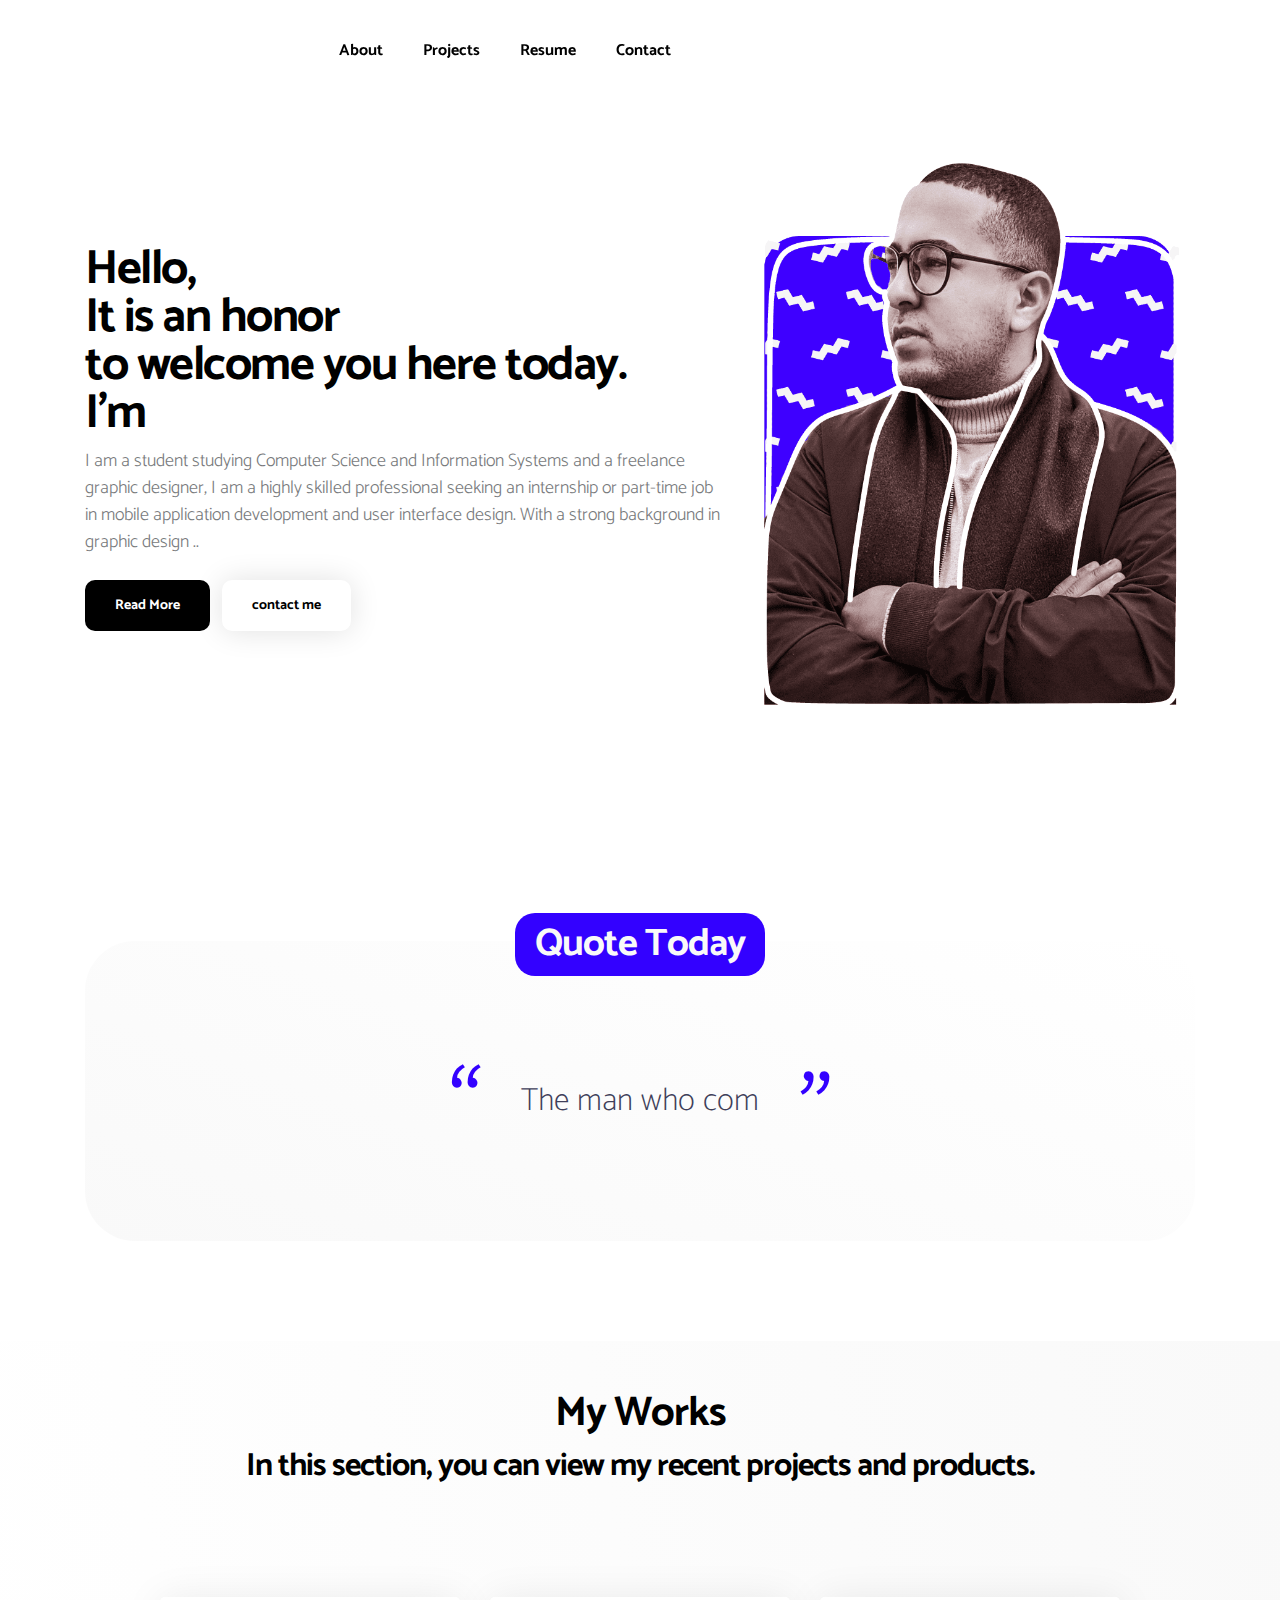
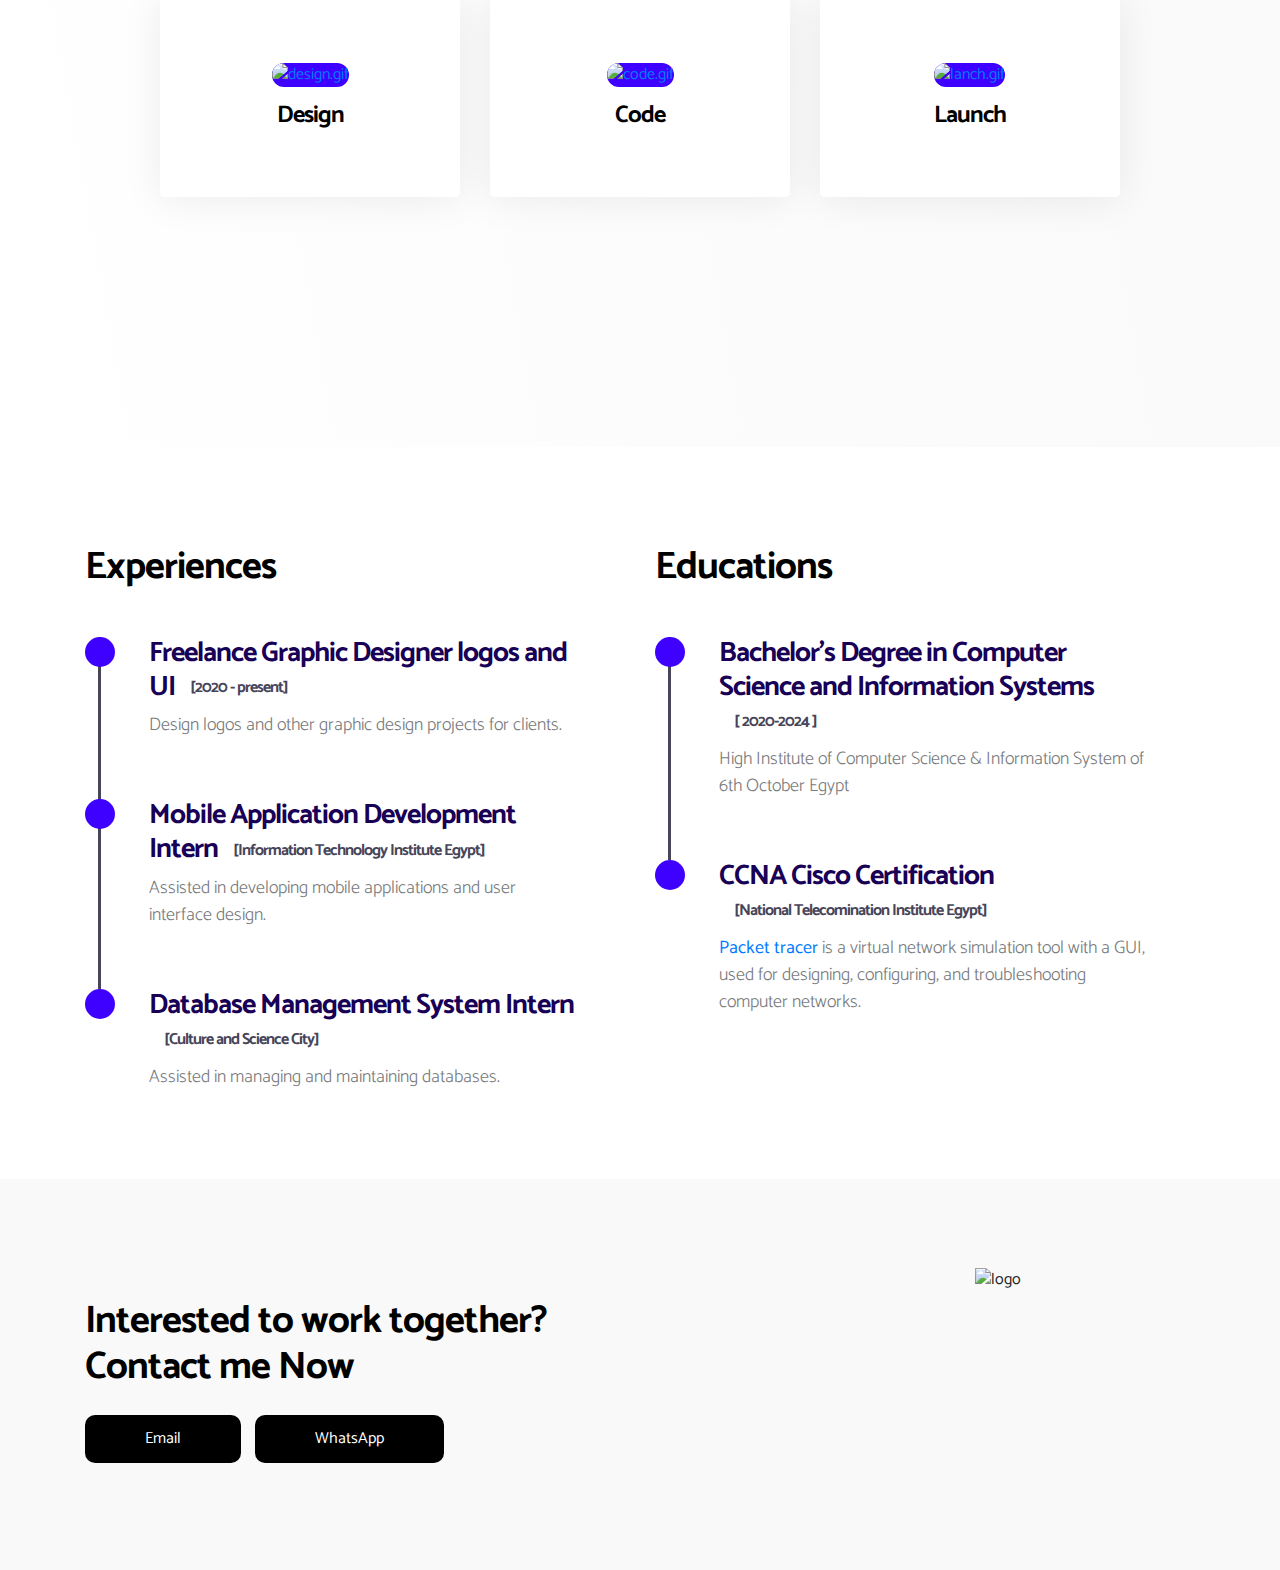
==== index.html @ 7a7932db "Add files via upload" ====
<!doctype html>
<html lang="en">

<head>
    <meta charset="utf-8">
    <meta name="viewport" content="width=device-width, initial-scale=1">
    <meta name="description" content="I am a student studying Computer Science and Information Systems and a freelance graphic designer.">
    <meta name="author" content="Mahmoud Kilani">
    <title>Mahmoud Kilani</title>

    <link rel="stylesheet" href="css/bootstrap.min.css">
    <link rel="stylesheet" href="css/unicons.css">
    <link rel="stylesheet" href="css/quote.css">
    <link rel="stylesheet" href="https://unicons.iconscout.com/release/v4.0.0/css/line.css">
    <!-- MAIN STYLE -->
    <link rel="stylesheet" href="css/tooplate-style.css">

</head>

<body>
    <!-- MENU -->
    <div class="header">
        <nav class="navbar navbar-expand-sm navbar-light">
            <div class="container">
                <a class="navbar-brand" href="index.html"></a>
                <button class="navbar-toggler" type="button" data-toggle="collapse" data-target="#navbarNav" aria-controls="navbarNav" aria-expanded="false" aria-label="Toggle navigation">
                <span class="navbar-toggler-icon"></span>
                <span class="navbar-toggler-icon"></span>
                <span class="navbar-toggler-icon"></span>
            </button>

                <div class="collapse navbar-collapse" id="navbarNav">
                    <ul class="navbar-nav mx-auto">
                        <li class="nav-item">
                            <a href="#about" class="nav-link"><span data-hover="About">About</span></a>
                        </li>
                        <li class="nav-item">
                            <a href="#project" class="nav-link"><span data-hover="Projects">Projects</span></a>
                        </li>
                        <li class="nav-item">
                            <a href="#resume" class="nav-link"><span data-hover="Resume">Resume</span></a>
                        </li>
                        <li class="nav-item">
                            <a href="#contact" class="nav-link"><span data-hover="Contact">Contact</span></a>
                        </li>
                    </ul>

                    <ul class="navbar-nav ml-lg-auto">
                        <div class="ml-lg-4">
                            <div class="color-mode d-lg-flex justify-content-center align-items-center">
                                <i class="color-mode-icon"></i>
                            </div>
                        </div>
                    </ul>
                </div>
            </div>
        </nav>

        <!-- ABOUT -->
        <section class="about full-screen d-lg-flex justify-content-center align-items-center" id="about">
            <div class="container">
                <div class="row">
                    <div class="col-lg-7 col-md-12 col-12 d-flex align-items-center">
                        <div class="about-text">
                            <h1 class="animated animated-text">
                                <span class="mr-2">Hello,<br>It is an honor <br>to welcome you here today.<br> I'm</span>
                                <div class="animated-info">
                                    <span class="animated-item">Mahmoud Kilani</span>
                                    <span class="animated-item">App Developer</span>
                                    <span class="animated-item">Graphics Designer</span>
                                </div>
                            </h1>
                            <p id="content">I am a student studying Computer Science and Information Systems and a freelance graphic designer, I am a highly skilled professional seeking an internship or part-time job in mobile application development and user interface
                                design. With a strong background in graphic design ..</p>

                            <div class="custom-btn-group mt-4">
                                <a href="resume.html" class="btn mr-lg-2 custom-btn" target="_blank"><i class='uil uil-file-alt'></i> Read More</a>
                                <a href="#contact" class="btn custom-btn custom-btn-bg custom-btn-link"><i class="uil uil-phone"></i> contact me</a>
                            </div>
                        </div>
                    </div>

                    <div class="col-lg-5 col-md-12 col-12">
                        <div class="about-image svg">
                            <img src="images\undraw\22.png" class="img-fluid" alt="svg image">
                        </div>
                    </div>
                </div>
            </div>
        </section>
    </div>
    <!-- Quotes -->
    <div class="container">
        <h2 id="quote-h2"><mark>Quote Today</mark></h2>
        <div id="quote-body">
            <div id="quote-container">
                <blockquote>
                    <span id="quote-text"></span>
                </blockquote>
                <cite id="author"></cite>
            </div>
        </div>
    </div>
    <!-- PROJECTS -->
    <section class="project py-5" id="project">
        <div class="container">
            <div class="project">
                <h2>My Works<br><span class="project-small">In this section, you can view my recent projects and products.</span></h2>
                <div class="card">
                    <a href="https://www.behance.net/mahmoudkilani1" target="_blank">
                        <div class="face face1 one">
                            <div class="content">
                                <img class="project-image one" src="images/undraw/design.gif" alt="design.gif">
                                <h3>Design</h3>
                            </div>
                        </div>
                        <div class="face face2">
                            <div class="content">
                                <p>display of my most innovative and creative designs on Behance.</p>
                            </div>
                        </div>
                </div>
                <div class="card">
                    <a href="https://github.com/MahmoudKilani" target="_blank">
                        <div class="face face1 two">
                            <div class="content">
                                <img class="project-image two" src="images/undraw/code.gif" alt="code.gif">
                                <h3>Code</h3>
                            </div>
                        </div>
                        <div class="face face2">
                            <div class="content">
                                <p>collection of my past and current code projects, organized by programming language or framework on gethub.</p>
                            </div>
                        </div>
                </div>
                <div class="card">
                    <a href="https://example.com" target="_blank">
                        <div class="face face1 three">
                            <div class="content">
                                <img class="project-image three" src="images/undraw/lanch.gif" alt="lanch.gif">
                                <h3>Launch</h3>
                            </div>
                        </div>
                        <div class="face face2">
                            <div class="content">
                                <p>provides a platform for users to provide feedback on the launch and the product or project itself, allowing for continuous improvement and refinement.</p>
                                <a href=""></a>
                            </div>
                        </div>
                </div>
            </div>
        </div>
    </section>
    <!-- FEATURES -->
    <section class="resume py-5 d-lg-flex justify-content-center align-items-center" id="resume">
        <div class="container">
            <div class="row features">

                <div class="col-lg-6 col-12">
                    <h2 class="mb-4">Experiences</h2>

                    <div class="timeline">
                        <div class="timeline-wrapper">
                            <div class="timeline-yr">
                            </div>
                            <div class="timeline-info">
                                <h3><span>Freelance Graphic Designer logos and UI</span><small>[2020 - present]</small></h3>
                                <p>Design logos and other graphic design projects for clients.</p>
                            </div>
                        </div>

                        <div class="timeline-wrapper">
                            <div class="timeline-yr">
                            </div>
                            <div class="timeline-info">
                                <h3><span>Mobile Application Development Intern</span><small>[Information Technology Institute Egypt]</small></h3>
                                <p>Assisted in developing mobile applications and user interface design.</p>
                            </div>
                        </div>

                        <div class="timeline-wrapper">
                            <div class="timeline-yr">
                            </div>
                            <div class="timeline-info">
                                <h3><span>Database Management System Intern<small>[Culture and Science City]</small></h3>
                                <p>Assisted in managing and maintaining databases.</p>
                            </div>
                        </div>
                    </div>
                </div>

                <div class="col-lg-6 col-12">
                  <h2 class="mb-4 mobile-mt-2">Educations</h2>

                    <div class="timeline">
                        <div class="timeline-wrapper">
                             <div class="timeline-yr">
                            </div>
                            <div class="timeline-info">
                                <h3><span>Bachelor's Degree in Computer Science and Information Systems</span><small> [ 2020-2024 ]</small></h3>
                                <p>High Institute of Computer Science & Information System of 6th October Egypt</p>
                            </div>
                        </div>

                        <div class="timeline-wrapper">
                            <div class="timeline-yr">
                            </div>
                            <div class="timeline-info">
                                <h3><span>CCNA Cisco Certification</span><small>[National Telecomination Institute Egypt]</small></h3>
                                <p><a rel="nofollow" href="https://www.netacad.com/courses/packet-tracer">Packet tracer</a> is a virtual network simulation tool with a GUI, used for designing, configuring, and troubleshooting computer networks.</p>
                            </div>
                        </div>
                    </div>
                </div>

            </div>
        </div>
    </section>
    <!-- CONTACT -->
    <div class="main-footer">
        <section class="contact py-5" id="contact">
            <div class="container ">
                <a href="#" id="scroll-up">
                    <i class="uil uil-arrow-up"></i>
                </a>
                <div class="row">

                    <div class="col-lg-6 col-12">
                        <div class="contact-form">
                            <h2 class="mb-4">Interested to work together? Contact me Now </h2>

                            <button class="contact-btn"><i class="uil uil-envelope-alt"></i> Email</button>
                            <button class="whatsapp-btn" onclick="openWhatsApp()"><i class="uil uil-whatsapp"></i> WhatsApp</button>
                            <div class="contact-form-wrapper">
                                <form class="contact-form" action="https://mahmoudkilani.000webhostapp.com/php/send-email.php" method="POST" target="_blank">
                                    <label for="name">Name:</label>
                                    <input type="text" id="name" name="name" required>
                                    <label for="email">Email:</label>
                                    <input type="email" id="email" name="email" required>
                                    <label for="message">Message:</label>
                                    <textarea id="message" name="message" required></textarea>
                                    <button type="submit" name="submit">Send Message</button>
                                </form>
                            </div>
                        </div>
                    </div>
                    <div class="col-lg-5 mr-lg-5 col-12" id="logo-container">

                        <div class="contact-info d-flex justify-content-between align-items-center py-4 px-lg-5">
                            <div class="contact-info-item">
                                <img class="footer-logo" src="images\undraw\logo white.png" alt="logo">
                            </div>

                            <ul class="social-links">

                                <li>
                                    <a href="https://www.facebook.com/mahmoudahmed.kilani.50/" class="uil uil-facebook-f" target="_blank"></a>

                                </li>
                                <li>
                                    <a href="https://www.linkedin.com/in/mahmoud-ahmed-kilani-7a9359201/" class="uil uil-linkedin-alt" target="_blank"></a>

                                </li>

                                <li>
                                    <a href="https://www.instagram.com/mahmoudahmedkilani" class="uil uil-instagram " target="_blank"></a>
                                </li>

                                <li>
                                    <a href="https://github.com/MahmoudKilani" class="uil uil-github-alt" target="_blank"></a>
                                </li>
                                <li>
                                    <a href="https://www.behance.net/AbuKilani" class="uil uil-behance-alt" target="_blank"></a>
                                </li>

                            </ul>
                        </div>
                    </div>

                </div>
            </div>
        </section>
        <!-- FOOTER -->
    </div>
    <script src="js/jquery-3.3.1.min.js "></script>
    <script src="js/popper.min.js "></script>
    <script src="js/bootstrap.min.js "></script>
    <script src="js/Headroom.js "></script>
    <script src="js/jQuery.headroom.js "></script>
    <script src="js/owl.carousel.min.js "></script>
    <script src="js/smoothscroll.js "></script>
    <script src="js/custom.js "></script>
    <script src="js/quote.js "></script>
</body>

</html>
---- css/quote.css ----
/* @import url('https://fonts.googleapis.com/css?family=Special+Elite'); */

html,
#quote-body {
    height: 300px;
    margin: 0;
    padding: 20px 0 20px 0;
}

#quote-body {
    /*font-family: 'Special Elite', cursive;
    */
    color: #3f3f5a;
    display: flex;
    flex-direction: column;
    align-items: center;
    justify-content: center;
    background: linear-gradient(200deg, rgba(255, 255, 255, 0.1966036414565826) 0%, rgba(249, 249, 249, 1) 100%);
    border-radius: 50px;
    margin: -35px 0 100px 0;
    padding: 40px 0 20px 0;
}

#quote-h2 {
    text-align: center;
    margin-top: 100px;
}

mark {
    background-color: #3301ff;
    border-radius: 20px;
    padding: 0 20px 0 20px;
    color: rgba(249, 249, 249);
}

blockquote {
    font-weight: 100;
    font-size: 2rem;
    text-align: center;
    max-width: 600px;
    line-height: 1.2;
    position: relative;
    margin: 0;
    padding: 0.5rem;
}

blockquote:before,
blockquote:after {
    position: absolute;
    color: #3301ff;
    font-size: 8rem;
    width: 4rem;
    height: 4rem;
}

blockquote:before {
    content: '“';
    left: -5rem;
    top: -2rem;
}

blockquote:after {
    content: '”';
    right: -5rem;
    bottom: 1rem;
}

cite {
    line-height: 2;
    text-align: center;
}

#quote-container {
    display: flex;
    flex-direction: column;
    align-items: center;
    justify-content: center;
    height: 100%;
}

#author {
    opacity: 0;
    transition: opacity 1s ease-in-out;
}
---- css/tooplate-style.css ----
@import url('https://fonts.googleapis.com/css2?family=Catamaran:wght@700&family=Staatliches&display=swap');
@media only screen and (max-width: 1200px) {
    html,
    body {
        width: 100%;
        height: 100%;
        overflow-x: hidden;
        padding: 0;
    }
}

body {
    font-family: 'Catamaran', sans-serif;
}

#language-toggle {
    display: flex;
    justify-content: flex-end;
    margin-bottom: 20px;
}

#toggle-button {
    background-color: #4CAF50;
    border: none;
    color: white;
    padding: 10px;
    text-align: center;
    text-decoration: none;
    display: inline-block;
    font-size: 16px;
    margin: 4px 2px;
    cursor: pointer;
}

.header {
    background-image: url('../images/undraw/lins.png');
    background-repeat: no-repeat;
    background-attachment: inherit;
    background-size: cover;
}

#project {
    padding-top: 150px;
    padding-bottom: 150px;
    background: linear-gradient(80deg, rgba(255, 255, 255, 0.1966036414565826) 0%, rgba(249, 249, 249, 1) 100%);
}

#resume {
    margin-top: 50px;
    background-repeat: no-repeat;
    background-attachment: scroll;
    background-size: cover;
}

#contact {
    background-image: url('../images/undraw/footer.png');
    background-repeat: no-repeat;
    background-attachment: scroll;
    background-size: cover;
}

.full-screen {
    padding: 4rem 0;
    padding-bottom: 100px;
}

.small-text {
    color: #170055;
    font-size: 20px;
    font-weight: bold;
    border-radius: 50px;
    letter-spacing: 0.2px;
}

ul {
    margin: 0px;
    padding: 0px;
    display: flex;
    flex-direction: row;
    align-items: baseline;
    margin-right: 20px;
    justify-content: center;
}

ul li {
    list-style: none;
}

a {
    font-weight: normal;
    text-decoration: none !important;
    transition: all 0.4s ease;
}

a:hover {
    color: #3E00FF !important;
}

.navbar-brand .uil {
    font-size: 24px;
}

p {
    font-size: 18px;
    font-weight: 300;
    line-height: 1.5;
    color: #787a7c;
}

h1,
h2,
h3,
h4,
h5,
h6 {
    font-weight: bold;
    letter-spacing: -1px;
}

h1 {
    color: #000000;
    font-size: 48px;
    margin: 10px 0;
    font-weight: bold;
    letter-spacing: -1.5px;
    line-height: 1;
}

h2 {
    color: #000000;
    font-size: 2.4em;
    font-weight: bold;
}

.project h2 {
    font-size: 2.6em;
    text-align: center;
}

span.project-small {
    font-size: 32px;
    font-weight: none;
}

h3 {
    color: #170055;
}

h3,
b,
strong {
    font-weight: bold;
}

.custom-btn {
    margin-inline: 15px;
    margin-left: 0px;
    background: #000000;
    color: #ffffff;
    font-weight: bold;
    border-radius: 10px;
    padding: 13px 29px;
    font-size: 14px;
    line-height: normal;
    overflow: hidden;
    transition: all 0.4s ease;
    -webkit-border-radius: 10px;
    -moz-border-radius: 10px;
    -ms-border-radius: 10px;
    -o-border-radius: 10px;
}

.custom-btn:hover {
    color: #3E00FF;
}

.custom-btn.custom-btn-bg {
    background: #ffffff;
    color: #000000;
    /* border: solid 1px black; */
    box-shadow: 0 0.5px 30px 0 rgb(0 0 0 / 12%);
}

.custom-btn.custom-btn-bg:hover {
    background: #3E00FF;
    color: #ffffff !important;
}

.animated {
    position: relative;
}

.animated-info {
    display: inline-block;
    vertical-align: top;
    margin-top: 5px;
    min-width: 450px;
    position: relative;
}

.animated-item {
    color: #3E00FF;
}

.animated-item {
    font-size: 48px;
    line-height: inherit;
    display: block;
    opacity: 0;
    overflow: hidden;
    position: absolute;
    top: 0;
    right: 0;
    left: 0;
    animation: BottomTotop 6s linear infinite 0s;
}

.animated-item:nth-child(2n+2) {
    animation-delay: 2s;
}

.animated-item:nth-child(3n+3) {
    animation-delay: 4s;
}

@keyframes BottomTotop {
    0% {
        opacity: 0;
    }
    5% {
        opacity: 0;
        transform: translateY(5px);
    }
    10% {
        opacity: 1;
        transform: translateY(0px);
    }
    25% {
        opacity: 1;
        transform: translateY(0px);
    }
    30% {
        opacity: 0;
        transform: translateY(5px);
    }
    80% {
        opacity: 0;
    }
    100% {
        opacity: 0;
    }
}

.navbar {
    position: inherit;
    top: 0;
    right: 0;
    left: 0;
    z-index: 999999;
    will-change: transform;
    transition: transform 200ms linear;
    transition: top 0.3s;
    /* border-bottom: solid 1px #495057; */
}

.navbar[class*="-unpinned"] {
    transform: translate(0, -150%);
}

.navbar[class*="-pinned"] {
    transform: translate(0, 0);
}

.navbar[class*="headroom--not-top"] {
    background: #ffffff;
    padding-top: 0;
    padding-bottom: 0;
}

.navbar-brand {
    font-family: 'Blaka', cursive;
}

.navbar-expand-sm .navbar-nav .nav-link {
    padding: 0 20px;
}

.nav-link {
    font-weight: bold;
    font-size: 16px;
    overflow: hidden;
}

.nav-link span {
    position: relative;
    display: inline-block;
}

.nav-link span:before {
    position: absolute;
    top: 100%;
    content: attr(data-hover);
    transform: translate3d(0, 0, 0);
}

.navbar-light .navbar-nav .nav-link:focus,
.navbar-light .navbar-nav .nav-link:hover {
    color: #3e00ff;
    font-weight: bold;
}

.navbar-light .navbar-nav .nav-link:focus span,
.navbar-light .navbar-nav .nav-link:hover span {
    transform: translateY(-100%);
}

.navbar-light .navbar-toggler-icon {
    background: none;
}

.navbar-toggler {
    border: 0;
    padding: 0;
    width: 32px;
    height: 32px;
    line-height: 32px;
    outline: none;
    cursor: pointer;
    margin-right: 10px;
}

.navbar-toggler:focus {
    outline: none;
}

.navbar-toggler[aria-expanded="true"] .navbar-toggler-icon:first-child {
    transform: rotate(45deg);
    top: 6px;
}

.navbar-toggler[aria-expanded="true"] .navbar-toggler-icon:nth-child(2) {
    display: none;
}

.navbar-toggler[aria-expanded="true"] .navbar-toggler-icon:last-child {
    transform: rotate(-45deg);
    bottom: 1px;
}

.navbar-toggler .navbar-toggler-icon {
    background: #212121;
    display: block;
    width: 100%;
    height: 2px;
    margin: 5px 0;
    transition: all 0.4s ease;
    position: relative;
}

.copyright-text {
    font-size: 16px;
    font-weight: normal;
    display: block;
}

.color-mode {
    font-weight: bold;
    cursor: pointer;
}

.color-mode-icon {
    position: relative;
    right: -18px;
}

.color-mode-icon:after {
    font-family: 'unicons';
    content: '\ea9f';
    font-size: 30px;
    font-weight: 300;
    font-style: normal;
}

.color-mode-icon.active:after {
    font-family: 'unicons';
    content: '\eb65';
    font-size: 30px;
    color: #ffffff;
}

.dark-mode {
    background: #000;
}

.dark-mode .btn.mr-lg-2.custom-btn {
    border: solid 1px white;
}

.dark-mode .navbar-light .navbar-nav .nav-link {
    color: rgba(255, 255, 255, 0.8);
}

.dark-mode .navbar-light .navbar-nav .nav-link:hover {
    color: #3e00ff;
}

.dark-mode .navbar[class*="headroom--not-top"] {
    background: #000000;
    /* border-bottom: 1px solid #495057; */
}

.dark-mode .small-text {
    background: #3E00FF;
    color: #ffffff;
}

.dark-mode #content {
    color: #a7a7a7;
}

.dark-mode .feature-card .uil,
.dark-mode .navbar-light .navbar-brand,
.dark-mode h1,
.dark-mode h2,
.dark-mode h3,
.dark-mode h4,
.dark-mode h5,
.dark-mode h6,
.dark-mode p,
.dark-mode .color-mode {
    color: #f2e3e3;
}

.dark-mode .owl-carousel .owl-nav button.owl-next,
.dark-mode .owl-carousel .owl-nav button.owl-prev,
.dark-mode .owl-carousel button.owl-dot {
    color: #3E00FF;
}

.dark-mode .container .card .face.face1 {
    background: #000;
    border: solid 1px #495057;
}

.dark-mode .container .card .face.face2 {
    background: rgb(28, 30, 31);
}

.dark-mode .container .card .face.face2 .content a {
    color: #fafafa;
    border: 1px solid #fbfbfb;
}

.dark-mode .container .card .face.face1 .content h3 {
    color: #fafafa;
}

.dark-mode .timeline-info small {
    color: var(--secondary);
}

.dark-mode .project-image {
    filter: invert(0%);
    -webkit-filter: invert(0%);
}

.dark-mode .navbar-toggler .navbar-toggler-icon {
    background: #f8f9fa;
}

.dark-mode .col-lg-5.mr-lg-5.col-12 {
    filter: invert(100%);
    -webkit-filter: invert(100%);
}

.dark-mode .contact-btn,
.dark-mode .whatsapp-btn,
.dark-mode #scroll-up i,
.dark-mode .contact-form button[type="submit"] {
    color: rgb(0, 0, 0);
    background-color: #ffffff
}

.dark-mode .contact-form label,
.dark-mode .contact-form input,
.dark-mode .contact-form textarea {
    color: #ffffff;
}

.dark-mode #project,
.dark-mode .main-footer {
    background: linear-gradient(25deg, rgba(0, 0, 0, 0.197) 0%, rgba(20, 19, 19, 1) 100%);
}

.dark-mode #quote-body {
    color: rgb(249, 249, 249);
    background: linear-gradient(-25deg, rgba(0, 0, 0, 0.197) 0%, rgba(20, 19, 19, 1) 100%);
}

.timeline-wrapper {
    position: relative;
    padding: 22px 0;
}

.timeline-wrapper:last-child:before {
    height: 0;
}

.timeline-wrapper:before {
    content: "";
    background: #474559;
    width: 3px;
    height: 100%;
    position: absolute;
    left: 13px;
}

.timeline-yr {
    background: #3E00FF;
    border-radius: 100%;
    position: absolute;
    width: 30px;
    height: 30px;
    line-height: 75px;
    text-align: center;
}

.timeline-yr span {
    color: #ffffff;
    font-size: 16px;
    font-weight: bold;
    display: block;
    line-height: 75px;
}

.timeline-info {
    display: inline-block;
    vertical-align: top;
    max-width: 432px;
    margin-left: 4em;
}

.timeline-info small {
    color: #474559;
    font-size: 16px;
    font-weight: bold;
    display: inline-block;
    vertical-align: middle;
    margin-left: 15px;
}

.owl-carousel .owl-nav span {
    display: none;
}

.owl-carousel .owl-nav .owl-prev:before,
.owl-carousel .owl-nav .owl-next:before {
    background: none;
    padding: 0;
    display: block;
    position: absolute;
    top: 50%;
    transform: translate(0, -50%);
    font-family: 'unicons';
    font-size: 100px;
    line-height: normal;
}

.owl-carousel .owl-nav .owl-prev:before {
    content: '\e833';
    left: -45px;
}

.owl-carousel .owl-nav .owl-next:before {
    content: '\e836';
    right: -45px;
}

.owl-theme .owl-nav [class*=owl-] {
    background: none;
    border-radius: 0;
    margin: 0;
    padding: 0;
    font-size: inherit;
}

.owl-theme .owl-nav [class*=owl-]:hover {
    color: #3e00ff;
}

.owl-theme .owl-dots .owl-dot {
    outline: none;
}

.owl-theme .owl-dots .owl-dot span {
    width: 8px;
    height: 8px;
}

.owl-theme .owl-dots .owl-dot.active span,
.owl-theme .owl-dots .owl-dot:hover span {
    background: #5b5b5b;
}

.google-map iframe {
    width: 100%;
}

.contact-form {
    position: relative;
}

.contact-form .form-control {
    background: transparent;
    border-radius: 2px;
    outline: none;
    box-shadow: none;
    font-weight: bold;
    margin: 16px 0;
}

.contact-form .form-control:not(textarea) {
    height: 48px;
}

.contact-form .form-control:hover,
.contact-form .form-control:focus {
    border-color: #3e00ff;
}

.contact-form .submit-btn {
    background: #3E00FF;
    border-radius: 10px;
    color: #ffffff;
    font-weight: bold;
    text-align: center;
    border: 0;
    cursor: pointer;
    transition: all 0.4s ease;
    -webkit-border-radius: 10px;
    -moz-border-radius: 10px;
    -ms-border-radius: 10px;
    -o-border-radius: 10px;
}

.contact-form .submit-btn:hover {
    background: #474559;
}

.contact-info {
    border-radius: 0 0 3px 3px;
    position: relative;
    bottom: 8px;
}

.contact-info p,
.contact-info a {
    color: #f7f3f3;
}

.social-links .uil {
    color: rgb(0, 0, 0);
    font-size: 25px;
    display: block;
    margin: -45px 5px;
}

.social-links .uil:hover {
    color: #3e00ff;
}

@media (min-width: 1270px) {
    .owl-theme .owl-dots {
        position: relative;
        bottom: 50px;
    }
}

@media (max-width: 991px) {
    .full-screen {
        padding-bottom: 4rem;
    }
    .color-mode {
        display: flex;
    }
    .about-image {
        margin-top: 4em;
    }
    .mobile-mt-2,
    .contact-form {
        margin-top: 2em;
    }
    .contact-info {
        padding: 0 2rem;
    }
}

@media (max-width: 767px) {
    h1 {
        font-size: 34px;
    }
    h2 {
        font-size: 2em;
    }
    .animated-item {
        font-size: 28px;
    }
    .navbar-collapse {
        /* background: #ffffff; */
        text-align: center;
        padding-bottom: 20px;
    }
    .navbar-expand-sm .navbar-nav .nav-link {
        padding: 3px 20px;
    }
}

@media (max-width: auto) {
    .animated-info {
        min-width: 200px;
    }
    .animated-item {
        font-size: 30px;
    }
    .custom-btn-group {
        text-align: center;
    }
    .custom-btn {
        display: block;
        margin: 10px 0;
    }
    .owl-theme .owl-nav {
        display: none;
    }
    .timeline-info small {
        display: block;
        margin: 10px 0 0 0;
    }
}

@media (max-width: 320px) {
    .animated-text {
        margin-top: 0;
    }
    .about-text {
        text-align: center;
    }
    .full-screen {
        padding: 4rem 0;
    }
    .mobile-block {
        display: block;
    }
    .contact-info {
        flex-direction: column;
    }
    .social-links li {
        display: inline-block;
        vertical-align: top;
    }
}

.main-footer {
    margin-top: 50px;
    background-color: rgb(249 249 249);
}

.footer-logo {
    height: 180px;
    margin-top: 25px;
    margin-bottom: 70px;
}

.ag-format-container {
    width: auto;
    display: flex;
}


/* Style for the social media cards */

.project {
    position: relative;
    display: flex;
    flex-wrap: wrap;
    justify-content: center;
    padding: auto;
}

.project-image {
    background-color: #3e00ff;
    border-radius: 50px;
    -webkit-border-radius: 50px;
    -moz-border-radius: 50px;
    -ms-border-radius: 50px;
    -o-border-radius: 50px;
}

span .project-small {
    font-size: 15px;
    text-align: center;
}

.container .card {
    position: relative;
    cursor: pointer;
}

.container .card .face {
    max-width: 300px;
    height: 200px;
    transition: 0.5s;
    margin-inline: 15px;
}

.container .card .face.face1 {
    position: relative;
    background: #fff;
    display: flex;
    justify-content: center;
    align-items: center;
    z-index: 1;
    transform: translateY(100px);
    border-radius: 5px;
    -webkit-border-radius: 5px;
    -moz-border-radius: 5px;
    -ms-border-radius: 5px;
    -o-border-radius: 5px;
}

.container .card:hover .face.face1 {
    background: #3e00ff;
    transform: translateY(0);
}

.container .card .face.face1 .content {
    transition: 0.5s;
    -webkit-transition: 0;
    -moz-transition: 0;
    -ms-transition: 0;
    -o-transition: 0;
}

.container .card:hover .face.face1 .content {
    opacity: 1;
}

.container .card .face.face1 .content img {
    max-width: 100px;
}

.container .card .face.face1 .content h3 {
    margin: 15px 0 0;
    padding: 0;
    color: #000;
    text-align: center;
    font-size: 1.5em;
}

.container .card .face.face2 {
    position: relative;
    background: #fff;
    display: flex;
    justify-content: center;
    align-items: center;
    padding: 20px;
    box-sizing: border-box;
    box-shadow: rgba(0, 0, 0, 0.08) 0px 2px 40px 0px;
    transform: translateY(-100px);
    border-radius: 5px;
}

.container .card:hover .face.face2 {
    transform: translateY(0);
}

.container .card .face.face2 .content p {
    margin: 0;
    padding: 0;
}

.container .card .face.face2 .content a:hover {
    color: #fff;
}

.mb-4-contact {
    color: #f3f3f3;
}

.contact-info-item {
    display: flex;
    justify-content: center;
    align-items: center;
}

.row.features {
    align-items: start;
}


/* contact form */

.contact-form-wrapper,
.whatsapp-wrapper {
    max-height: 0;
    overflow: hidden;
    transition: bottom 0.3s ease-out;
    -webkit-transition: bottom 0.3s ease-out;
    -moz-transition: bottom 0.3s ease-out;
    -ms-transition: bottom 0.3s ease-out;
    -o-transition: bottom 0.3s ease-out;
}

.contact-form-wrapper.show,
.whatsapp-wrapper.show {
    max-height: 500px;
    /*adjusttoyourdesiredmaxheight*/
    transition: bottom 0.5s ease-in;
    transform: translateX(0) translateY(0);
    /*slidedownsmoothly*/
    -webkit-transition: bottom 0.5s ease-in;
    -moz-transition: bottom 0.5s ease-in;
    -ms-transition: bottom 0.5s ease-in;
    -o-transition: bottom 0.5s ease-in;
}

.contact-form {
    margin-bottom: 15px;
}

.contact-form label {
    display: block;
    margin-bottom: 10px;
    color: #000
}

.contact-form input {
    color: black;
}

.contact-form input,
.contact-form textarea {
    width: 100%;
    padding: 10px;
    margin-bottom: 20px;
    border: 1px solid black;
    border-radius: 10px;
    background-color: rgb(255 255 255 / 25%);
    color: black;
    -webkit-border-radius: 10px;
    -moz-border-radius: 10px;
    -ms-border-radius: 10px;
    -o-border-radius: 10px;
}

.contact-form button[type="submit"] {
    background-color: #000000;
    color: rgb(255, 255, 255);
    border: none;
    padding: 10px 20px;
    border-radius: 10px;
    cursor: pointer;
    -webkit-border-radius: 10px;
    -moz-border-radius: 10px;
    -ms-border-radius: 10px;
    -o-border-radius: 10px;
}

.contact-form button[type="submit"]:hover {
    background-color: #3e00ff;
}

.contact-btn,
.whatsapp-btn {
    background-color: black;
    color: white;
    border: none;
    padding: 12px 60px;
    border-radius: 10px;
    cursor: pointer;
    margin-right: 10px;
    margin-bottom: 20px;
}

.whatsapp-btn:hover {
    background-color: #25d366;
}

.contact-btn:hover {
    background-color: #ea4335;
}

.whatsapp-wrapper img {
    width: 50px;
}

#scroll-up {
    position: fixed;
    bottom: 20px;
    right: 20px;
    display: none;
    z-index: 9999;
}

#scroll-up i {
    font-size: 24px;
    color: white;
    background-color: black;
    border-radius: 12px;
    box-shadow: 0 1px 20px rgba(0, 0, 0, 0.3);
    transition: all 0.3s;
    -webkit-border-radius: 12px;
    -moz-border-radius: 12px;
    -ms-border-radius: 12px;
    -o-border-radius: 12px;
}

#scroll-up:hover i {
    transform: translateY(-8px);
    -webkit-transform: translateY(-8px);
    -moz-transform: translateY(-8px);
    -ms-transform: translateY(-8px);
    -o-transform: translateY(-8px);
}
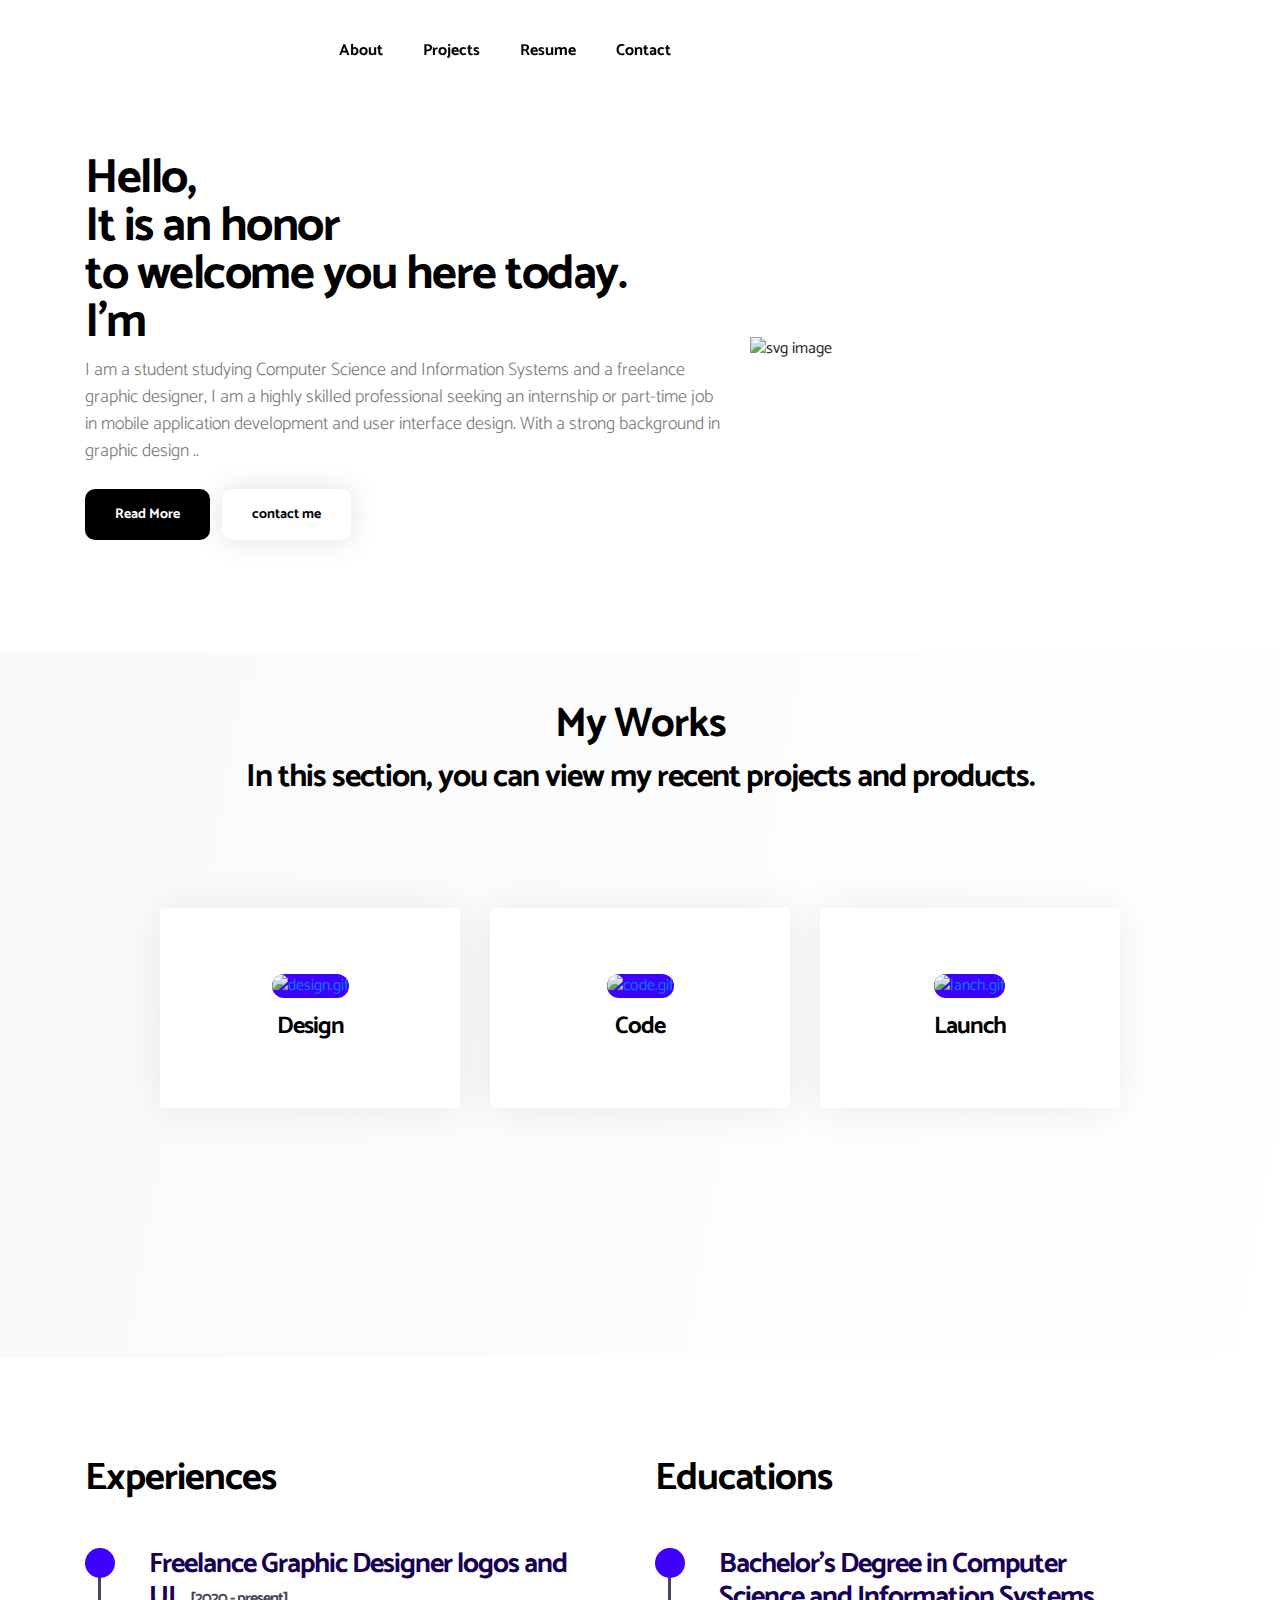
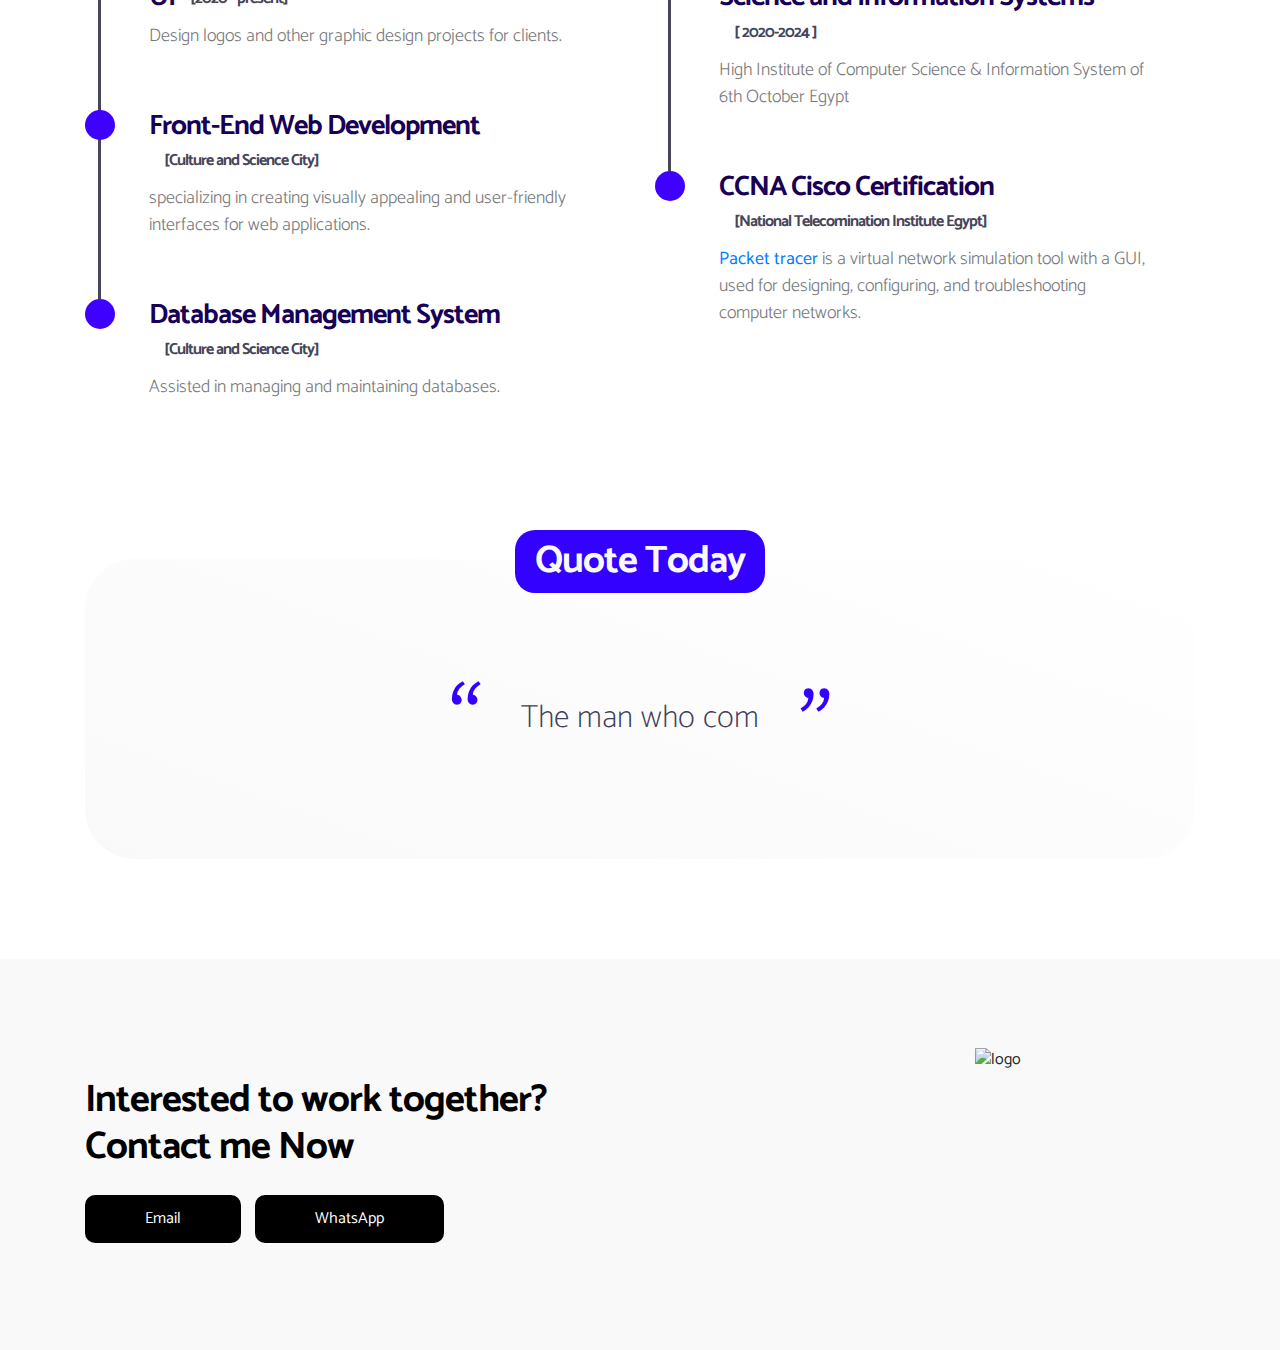
==== commit 11714894: "Update index.html" ====
--- a/index.html
+++ b/index.html
@@ -89,6 +89,123 @@
             </div>
         </section>
     </div>
+
+    <!-- PROJECTS -->
+    <section class="project py-5" id="project">
+        <div class="container">
+            <div class="project">
+                <h2>My Works<br><span class="project-small">In this section, you can view my recent projects and products.</span></h2>
+                <div class="card">
+                    <a href="https://www.behance.net/AbuKilani" target="_blank">
+                        <div class="face face1 one">
+                            <div class="content">
+                                <img class="project-image one" src="images/undraw/design.gif" alt="design.gif">
+                                <h3>Design</h3>
+                            </div>
+                        </div>
+                        <div class="face face2">
+                            <div class="content">
+                                <p>display of my most innovative and creative designs on Behance.</p>
+                            </div>
+                        </div>
+                </div>
+                <div class="card">
+                    <a href="https://www.linkedin.com/in/mahmoud-ahmed-kilani-7a9359201/" target="_blank">
+                        <div class="face face1 two">
+                            <div class="content">
+                                <img class="project-image two" src="images/undraw/code.gif" alt="code.gif">
+                                <h3>Code</h3>
+                            </div>
+                        </div>
+                        <div class="face face2">
+                            <div class="content">
+                                <p>collection of my past and current code projects, organized by programming language or framework on gethub.</p>
+                            </div>
+                        </div>
+                </div>
+                <div class="card">
+                    <a href="feedback.html" target="_blank">
+                        <div class="face face1 three">
+                            <div class="content">
+                                <img class="project-image three" src="images/undraw/lanch.gif" alt="lanch.gif">
+                                <h3>Launch</h3>
+                            </div>
+                        </div>
+                        <div class="face face2">
+                            <div class="content">
+                                <p>provides a platform for users to provide feedback on the launch and the product or project itself, allowing for continuous improvement and refinement.</p>
+                                <a href=""></a>
+                            </div>
+                        </div>
+                </div>
+            </div>
+        </div>
+    </section>
+    <!-- FEATURES -->
+    <section class="resume py-5 d-lg-flex justify-content-center align-items-center" id="resume">
+        <div class="container">
+            <div class="row features">
+
+                <div class="col-lg-6 col-12">
+                    <h2 class="mb-4">Experiences</h2>
+
+                    <div class="timeline">
+                        <div class="timeline-wrapper">
+                            <div class="timeline-yr">
+                            </div>
+                            <div class="timeline-info">
+                                <h3><span>Freelance Graphic Designer logos and UI</span><small>[2020 - present]</small></h3>
+                                <p>Design logos and other graphic design projects for clients.</p>
+                            </div>
+                        </div>
+
+                        <div class="timeline-wrapper">
+                            <div class="timeline-yr">
+                            </div>
+                            <div class="timeline-info">
+                                <h3><span>Front-End Web Development</span><small>[Culture and Science City]</small></h3>
+                                <p>specializing in creating visually appealing and user-friendly interfaces for web applications.</p>
+                            </div>
+                        </div>
+
+                        <div class="timeline-wrapper">
+                            <div class="timeline-yr">
+                            </div>
+                            <div class="timeline-info">
+                                <h3><span>Database Management System<small>[Culture and Science City]</small></h3>
+                                <p>Assisted in managing and maintaining databases.</p>
+                            </div>
+                        </div>
+                    </div>
+                </div>
+
+                <div class="col-lg-6 col-12">
+                  <h2 class="mb-4 mobile-mt-2">Educations</h2>
+
+                    <div class="timeline">
+                        <div class="timeline-wrapper">
+                             <div class="timeline-yr">
+                            </div>
+                            <div class="timeline-info">
+                                <h3><span>Bachelor's Degree in Computer Science and Information Systems</span><small> [ 2020-2024 ]</small></h3>
+                                <p>High Institute of Computer Science & Information System of 6th October Egypt</p>
+                            </div>
+                        </div>
+
+                        <div class="timeline-wrapper">
+                            <div class="timeline-yr">
+                            </div>
+                            <div class="timeline-info">
+                                <h3><span>CCNA Cisco Certification</span><small>[National Telecomination Institute Egypt]</small></h3>
+                                <p><a rel="nofollow" href="https://www.netacad.com/courses/packet-tracer">Packet tracer</a> is a virtual network simulation tool with a GUI, used for designing, configuring, and troubleshooting computer networks.</p>
+                            </div>
+                        </div>
+                    </div>
+                </div>
+
+            </div>
+        </div>
+    </section>
     <!-- Quotes -->
     <div class="container">
         <h2 id="quote-h2"><mark>Quote Today</mark></h2>
@@ -101,122 +218,6 @@
             </div>
         </div>
     </div>
-    <!-- PROJECTS -->
-    <section class="project py-5" id="project">
-        <div class="container">
-            <div class="project">
-                <h2>My Works<br><span class="project-small">In this section, you can view my recent projects and products.</span></h2>
-                <div class="card">
-                    <a href="https://www.behance.net/mahmoudkilani1" target="_blank">
-                        <div class="face face1 one">
-                            <div class="content">
-                                <img class="project-image one" src="images/undraw/design.gif" alt="design.gif">
-                                <h3>Design</h3>
-                            </div>
-                        </div>
-                        <div class="face face2">
-                            <div class="content">
-                                <p>display of my most innovative and creative designs on Behance.</p>
-                            </div>
-                        </div>
-                </div>
-                <div class="card">
-                    <a href="https://github.com/MahmoudKilani" target="_blank">
-                        <div class="face face1 two">
-                            <div class="content">
-                                <img class="project-image two" src="images/undraw/code.gif" alt="code.gif">
-                                <h3>Code</h3>
-                            </div>
-                        </div>
-                        <div class="face face2">
-                            <div class="content">
-                                <p>collection of my past and current code projects, organized by programming language or framework on gethub.</p>
-                            </div>
-                        </div>
-                </div>
-                <div class="card">
-                    <a href="https://example.com" target="_blank">
-                        <div class="face face1 three">
-                            <div class="content">
-                                <img class="project-image three" src="images/undraw/lanch.gif" alt="lanch.gif">
-                                <h3>Launch</h3>
-                            </div>
-                        </div>
-                        <div class="face face2">
-                            <div class="content">
-                                <p>provides a platform for users to provide feedback on the launch and the product or project itself, allowing for continuous improvement and refinement.</p>
-                                <a href=""></a>
-                            </div>
-                        </div>
-                </div>
-            </div>
-        </div>
-    </section>
-    <!-- FEATURES -->
-    <section class="resume py-5 d-lg-flex justify-content-center align-items-center" id="resume">
-        <div class="container">
-            <div class="row features">
-
-                <div class="col-lg-6 col-12">
-                    <h2 class="mb-4">Experiences</h2>
-
-                    <div class="timeline">
-                        <div class="timeline-wrapper">
-                            <div class="timeline-yr">
-                            </div>
-                            <div class="timeline-info">
-                                <h3><span>Freelance Graphic Designer logos and UI</span><small>[2020 - present]</small></h3>
-                                <p>Design logos and other graphic design projects for clients.</p>
-                            </div>
-                        </div>
-
-                        <div class="timeline-wrapper">
-                            <div class="timeline-yr">
-                            </div>
-                            <div class="timeline-info">
-                                <h3><span>Mobile Application Development Intern</span><small>[Information Technology Institute Egypt]</small></h3>
-                                <p>Assisted in developing mobile applications and user interface design.</p>
-                            </div>
-                        </div>
-
-                        <div class="timeline-wrapper">
-                            <div class="timeline-yr">
-                            </div>
-                            <div class="timeline-info">
-                                <h3><span>Database Management System Intern<small>[Culture and Science City]</small></h3>
-                                <p>Assisted in managing and maintaining databases.</p>
-                            </div>
-                        </div>
-                    </div>
-                </div>
-
-                <div class="col-lg-6 col-12">
-                  <h2 class="mb-4 mobile-mt-2">Educations</h2>
-
-                    <div class="timeline">
-                        <div class="timeline-wrapper">
-                             <div class="timeline-yr">
-                            </div>
-                            <div class="timeline-info">
-                                <h3><span>Bachelor's Degree in Computer Science and Information Systems</span><small> [ 2020-2024 ]</small></h3>
-                                <p>High Institute of Computer Science & Information System of 6th October Egypt</p>
-                            </div>
-                        </div>
-
-                        <div class="timeline-wrapper">
-                            <div class="timeline-yr">
-                            </div>
-                            <div class="timeline-info">
-                                <h3><span>CCNA Cisco Certification</span><small>[National Telecomination Institute Egypt]</small></h3>
-                                <p><a rel="nofollow" href="https://www.netacad.com/courses/packet-tracer">Packet tracer</a> is a virtual network simulation tool with a GUI, used for designing, configuring, and troubleshooting computer networks.</p>
-                            </div>
-                        </div>
-                    </div>
-                </div>
-
-            </div>
-        </div>
-    </section>
     <!-- CONTACT -->
     <div class="main-footer">
         <section class="contact py-5" id="contact">
@@ -294,4 +295,4 @@
     <script src="js/quote.js "></script>
 </body>
 
-</html>+</html>
--- a/css/tooplate-style.css
+++ b/css/tooplate-style.css
@@ -33,7 +33,7 @@
 }
 
 .header {
-    background-image: url('../images/undraw/lins.png');
+    background-image: url('../images/undraw/');
     background-repeat: no-repeat;
     background-attachment: inherit;
     background-size: cover;
@@ -42,7 +42,7 @@
 #project {
     padding-top: 150px;
     padding-bottom: 150px;
-    background: linear-gradient(80deg, rgba(255, 255, 255, 0.1966036414565826) 0%, rgba(249, 249, 249, 1) 100%);
+    background: linear-gradient(-80deg, rgba(255, 255, 255, 0.1966036414565826) 0%, rgba(249, 249, 249, 1) 100%);
 }
 
 #resume {
@@ -53,7 +53,7 @@
 }
 
 #contact {
-    background-image: url('../images/undraw/footer.png');
+    background-image: url('../images/undraw/');
     background-repeat: no-repeat;
     background-attachment: scroll;
     background-size: cover;
@@ -153,7 +153,8 @@
 }
 
 .custom-btn {
-    margin-inline: 15px;
+    margin-inline: 12px;
+    margin-bottom: 12px;
     margin-left: 0px;
     background: #000000;
     color: #ffffff;
@@ -252,15 +253,13 @@
 }
 
 .navbar {
-    position: inherit;
+    position: relative;
     top: 0;
     right: 0;
     left: 0;
     z-index: 999999;
     will-change: transform;
     transition: transform 200ms linear;
-    transition: top 0.3s;
-    /* border-bottom: solid 1px #495057; */
 }
 
 .navbar[class*="-unpinned"] {
@@ -273,12 +272,13 @@
 
 .navbar[class*="headroom--not-top"] {
     background: #ffffff;
+    border-bottom: 1px solid #f0f0f0;
     padding-top: 0;
     padding-bottom: 0;
 }
 
 .navbar-brand {
-    font-family: 'Blaka', cursive;
+    font-weight: bold;
 }
 
 .navbar-expand-sm .navbar-nav .nav-link {
@@ -294,6 +294,7 @@
 .nav-link span {
     position: relative;
     display: inline-block;
+    transition: transform 0.3s;
 }
 
 .nav-link span:before {
@@ -393,7 +394,7 @@
 }
 
 .dark-mode .btn.mr-lg-2.custom-btn {
-    border: solid 1px white;
+    border: solid 3px white;
 }
 
 .dark-mode .navbar-light .navbar-nav .nav-link {
@@ -489,7 +490,7 @@
 
 .dark-mode #project,
 .dark-mode .main-footer {
-    background: linear-gradient(25deg, rgba(0, 0, 0, 0.197) 0%, rgba(20, 19, 19, 1) 100%);
+    background: linear-gradient(-25deg, rgba(0, 0, 0, 0.197) 0%, rgba(20, 19, 19, 1) 100%);
 }
 
 .dark-mode #quote-body {
@@ -1021,4 +1022,4 @@
     -moz-transform: translateY(-8px);
     -ms-transform: translateY(-8px);
     -o-transform: translateY(-8px);
-}+}
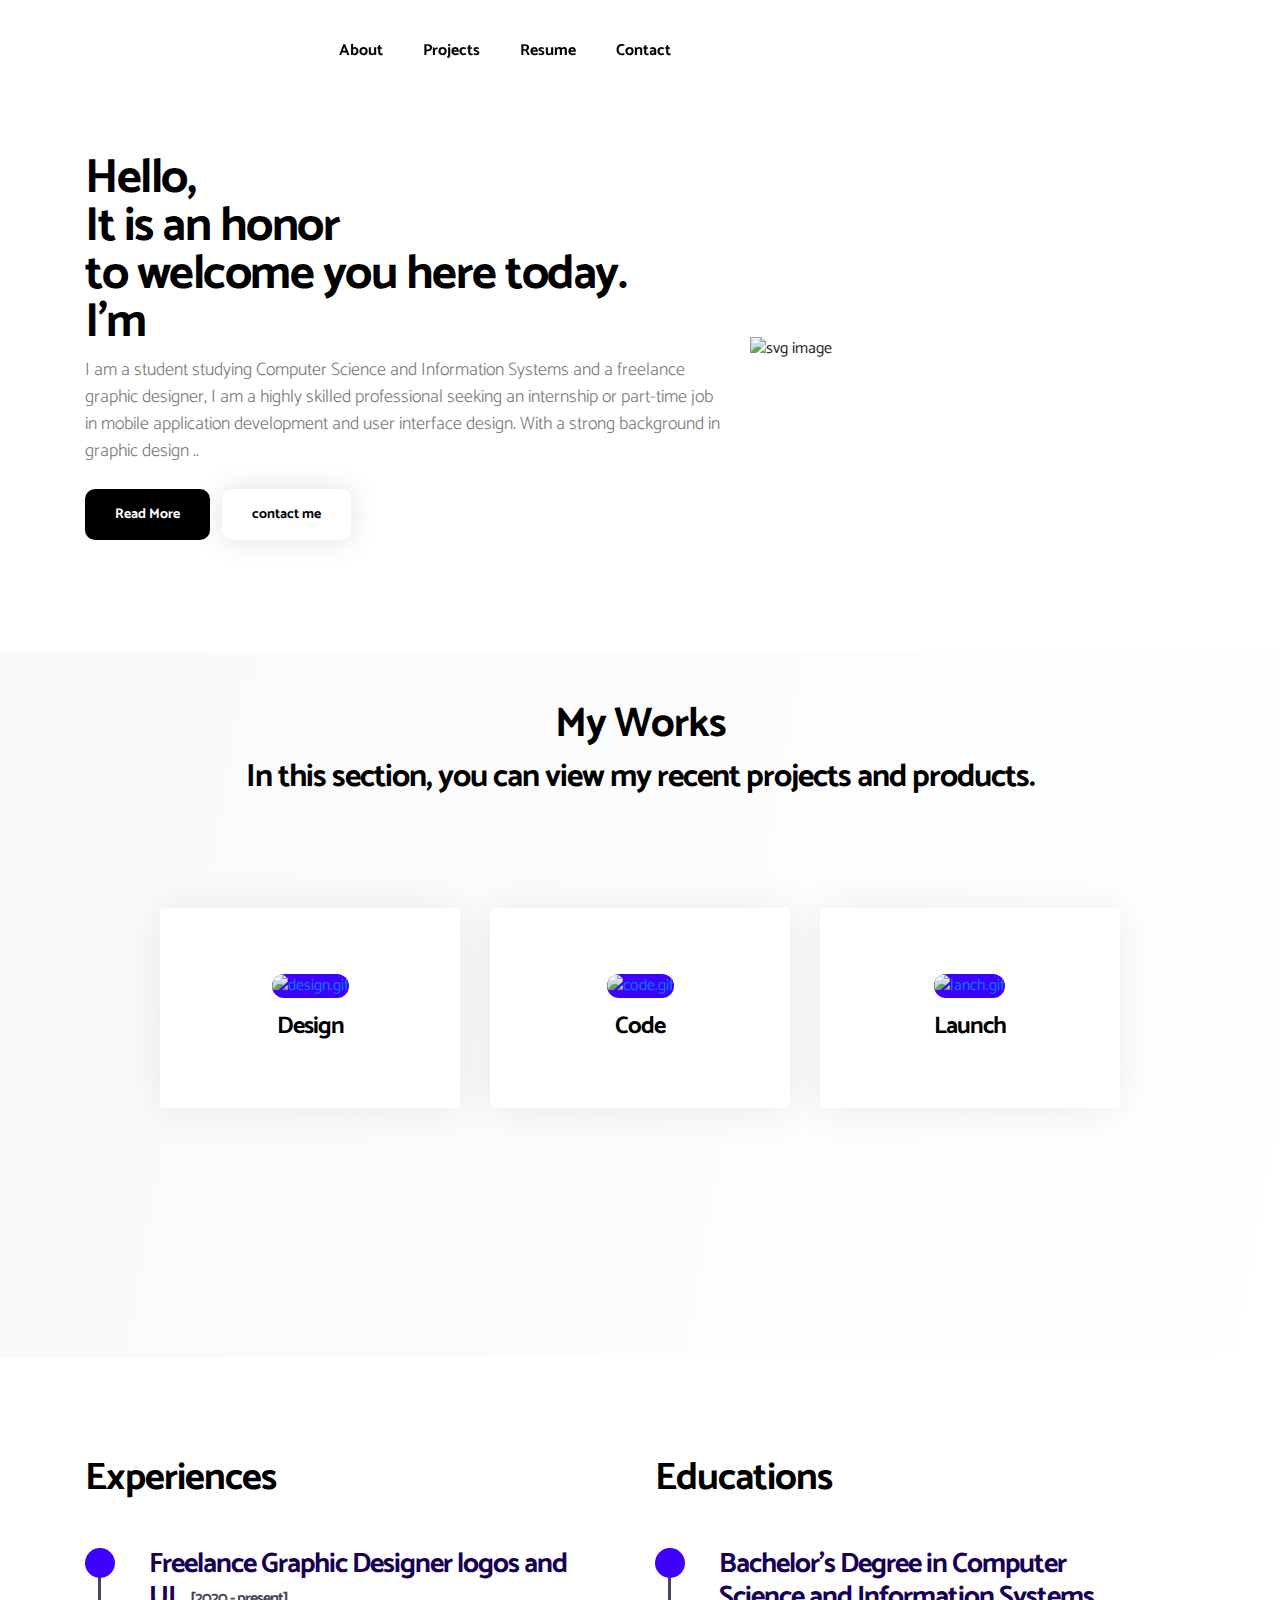
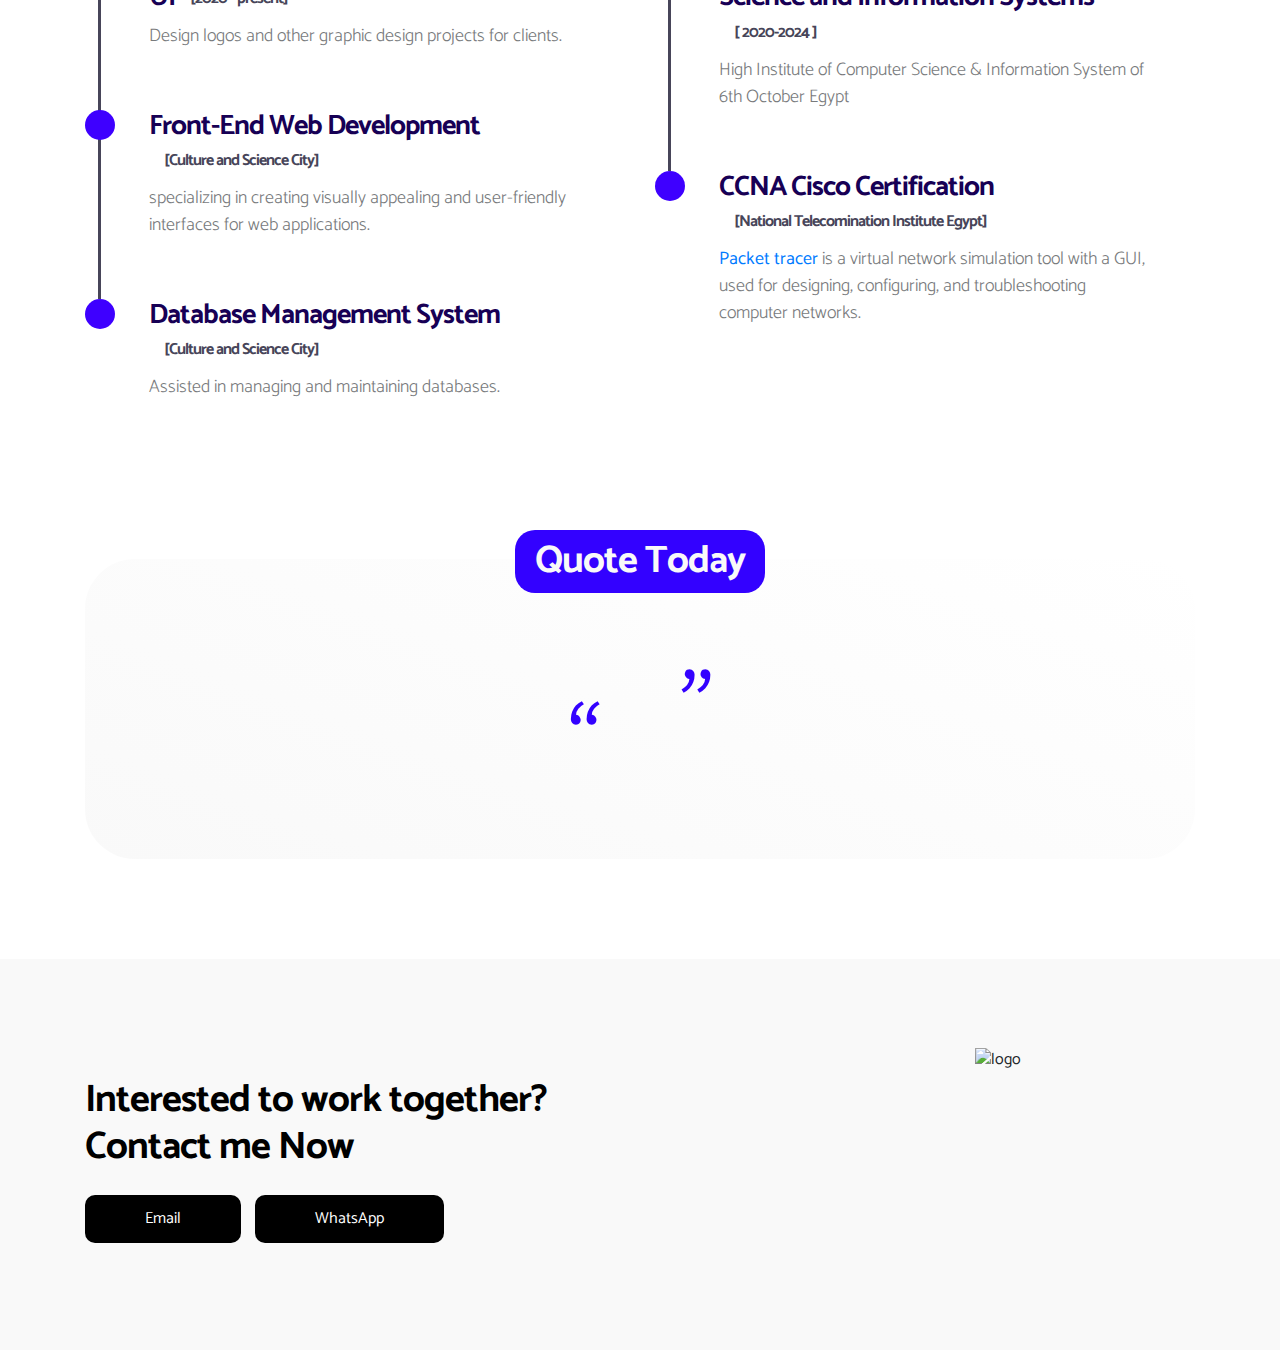
==== commit bc49db33: "Update index.html" ====
--- a/index.html
+++ b/index.html
@@ -269,7 +269,7 @@
                                 </li>
 
                                 <li>
-                                    <a href="https://github.com/MahmoudKilani" class="uil uil-github-alt" target="_blank"></a>
+                                    <a href="https://www.linkedin.com/in/mahmoud-ahmed-kilani-7a9359201/" class="uil uil-github-alt" target="_blank"></a>
                                 </li>
                                 <li>
                                     <a href="https://www.behance.net/AbuKilani" class="uil uil-behance-alt" target="_blank"></a>
@@ -292,7 +292,7 @@
     <script src="js/owl.carousel.min.js "></script>
     <script src="js/smoothscroll.js "></script>
     <script src="js/custom.js "></script>
-    <script src="js/quote.js "></script>
+    <script src="https://mahmoudkilani.000webhostapp.com/js/quote.js "></script>
 </body>
 
 </html>
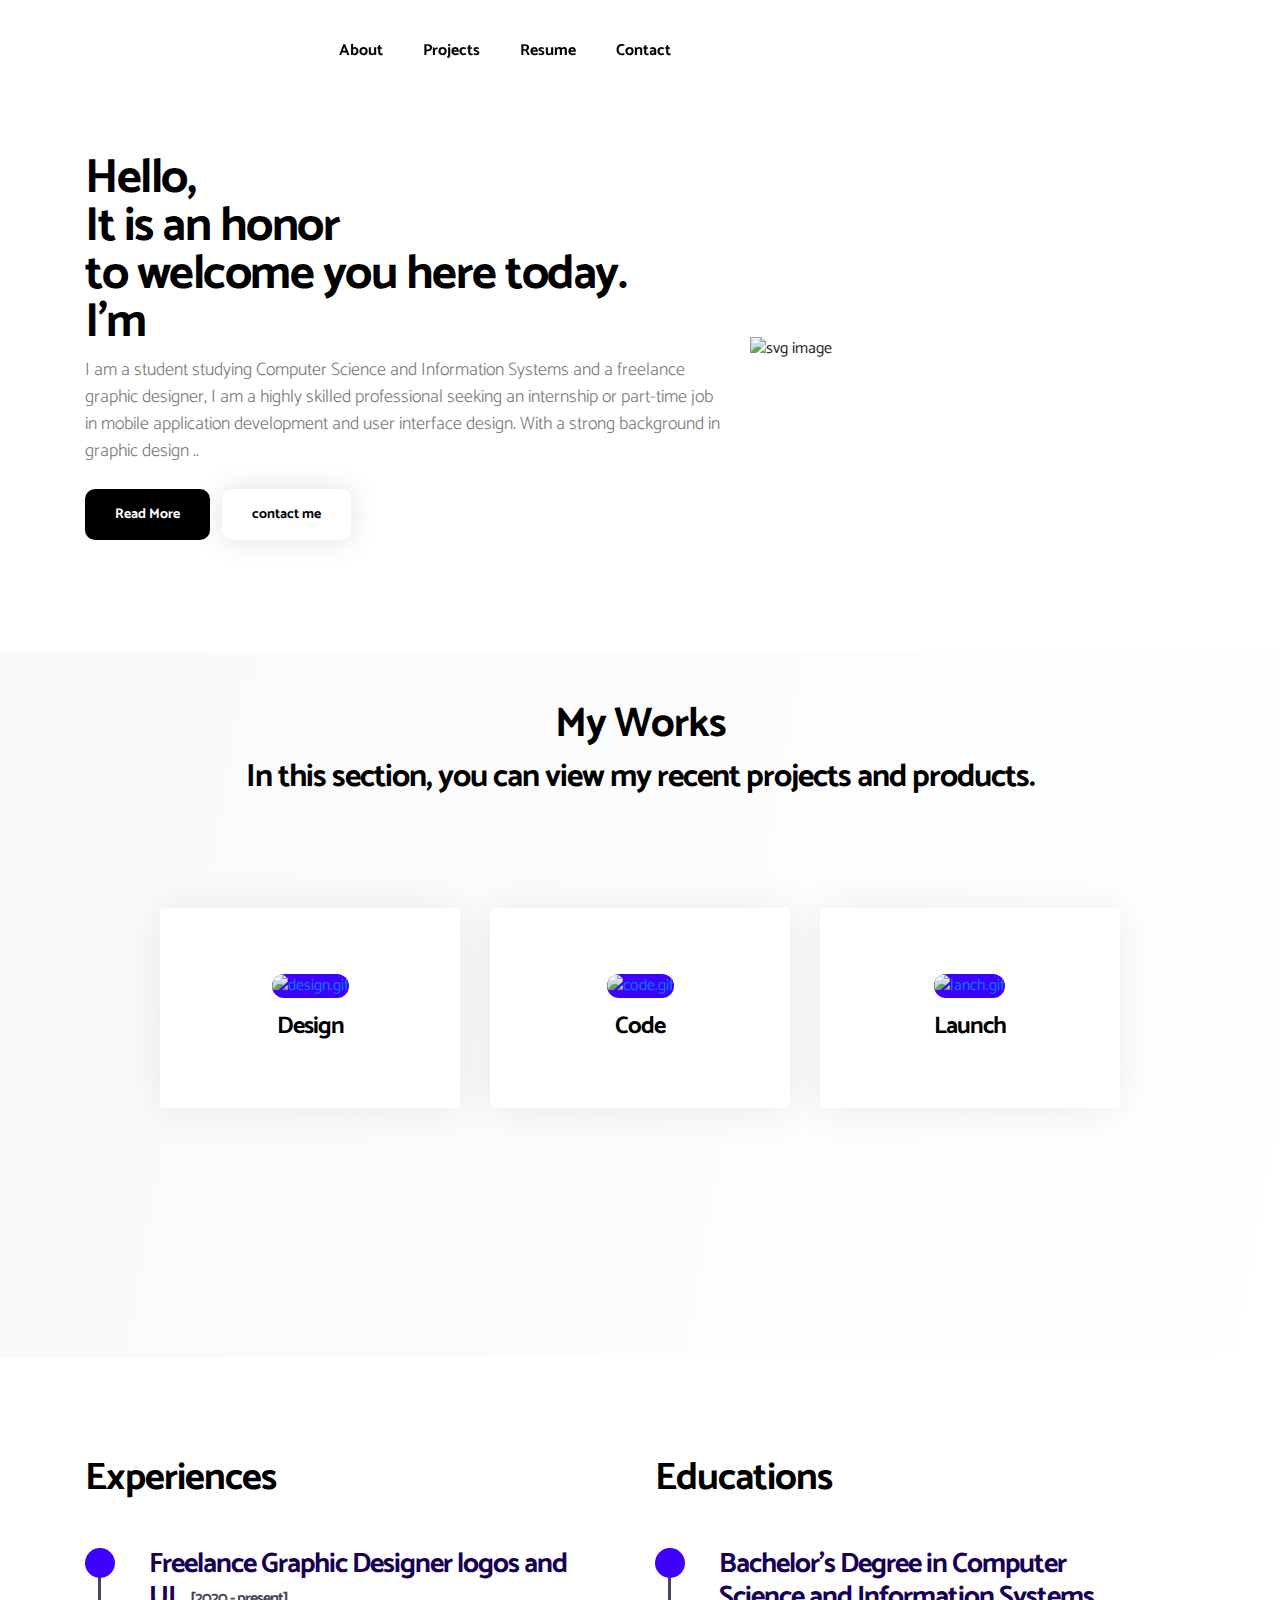
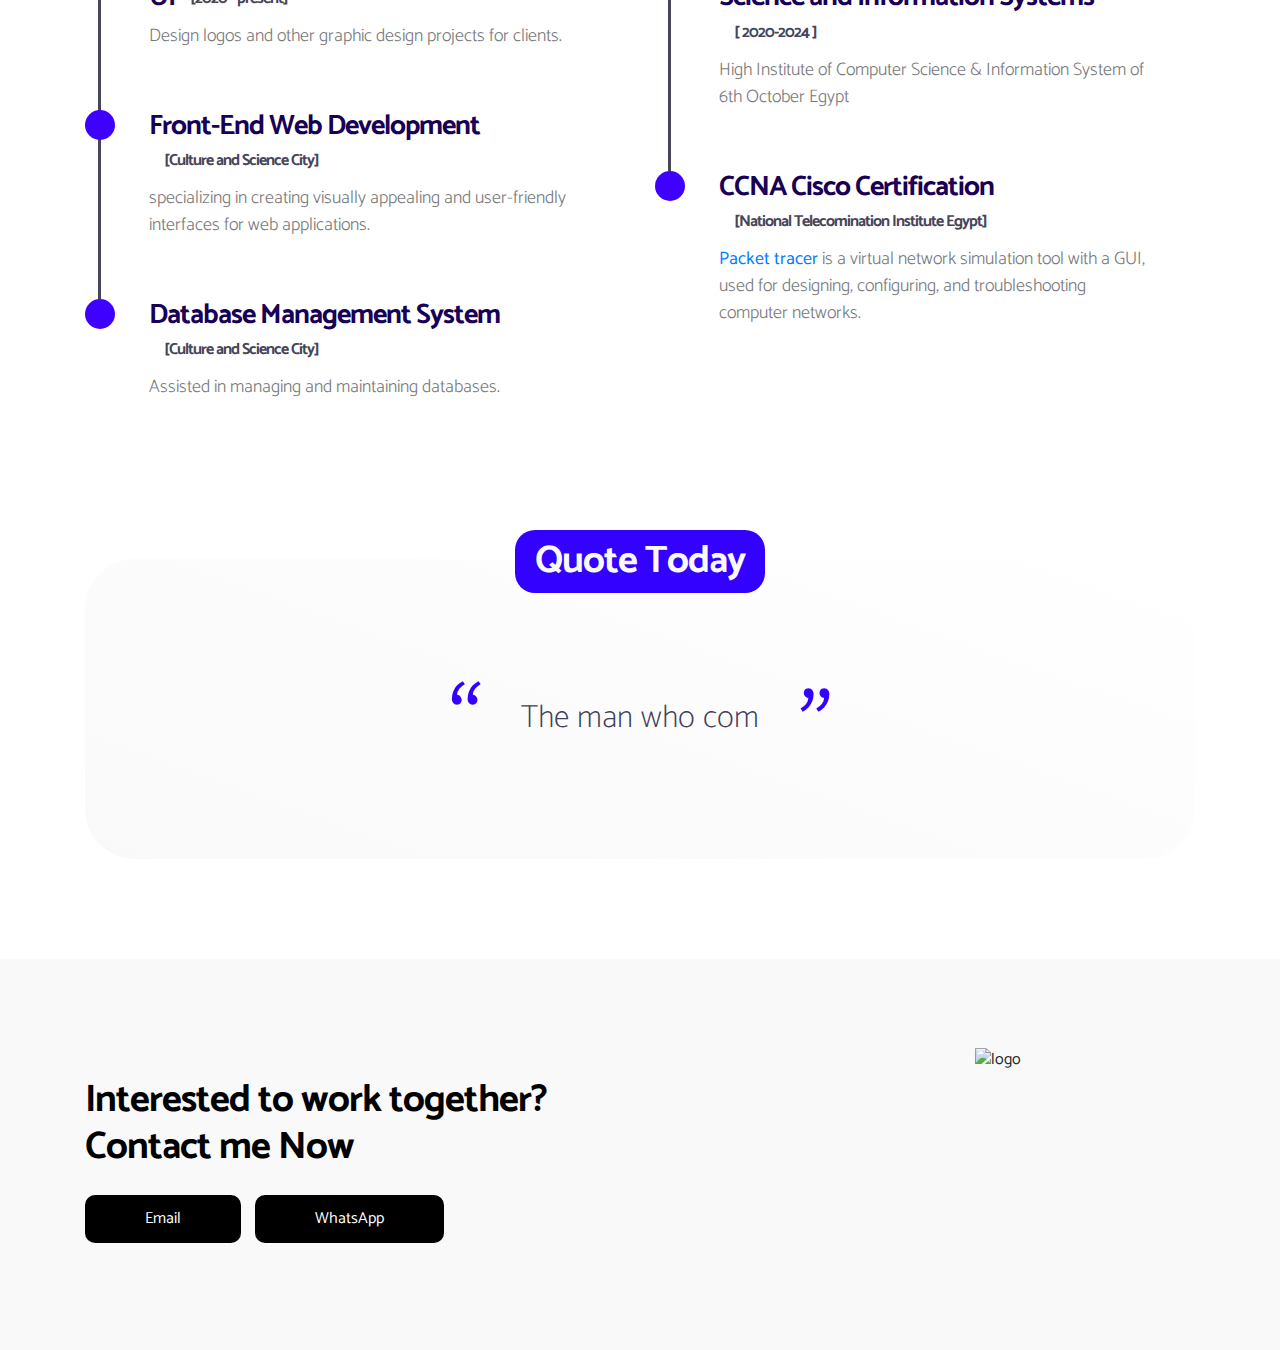
==== commit d9c0d491: "Update index.html" ====
--- a/index.html
+++ b/index.html
@@ -12,6 +12,7 @@
     <link rel="stylesheet" href="css/unicons.css">
     <link rel="stylesheet" href="css/quote.css">
     <link rel="stylesheet" href="https://unicons.iconscout.com/release/v4.0.0/css/line.css">
+    <link rel="stylesheet" href="css/emailpopup.css">
     <!-- MAIN STYLE -->
     <link rel="stylesheet" href="css/tooplate-style.css">
 
@@ -234,7 +235,7 @@
                             <button class="contact-btn"><i class="uil uil-envelope-alt"></i> Email</button>
                             <button class="whatsapp-btn" onclick="openWhatsApp()"><i class="uil uil-whatsapp"></i> WhatsApp</button>
                             <div class="contact-form-wrapper">
-                                <form class="contact-form" action="https://mahmoudkilani.000webhostapp.com/php/send-email.php" method="POST" target="_blank">
+                                <form id="contact-form" action="https://mahmoudkilani.000webhostapp.com/php/send-email.php" method="POST" onsubmit="return handleSubmit();>
                                     <label for="name">Name:</label>
                                     <input type="text" id="name" name="name" required>
                                     <label for="email">Email:</label>
@@ -292,7 +293,8 @@
     <script src="js/owl.carousel.min.js "></script>
     <script src="js/smoothscroll.js "></script>
     <script src="js/custom.js "></script>
-    <script src="https://mahmoudkilani.000webhostapp.com/js/quote.js "></script>
+    <script src="js/quote.js "></script>
+    <script src="js/sendmailPopup.js"></script>
 </body>
 
 </html>
--- a/css/emailpopup.css
+++ b/css/emailpopup.css
@@ -0,0 +1,78 @@
+/* styles.css */
+
+.email-popup-overlay {
+    position: fixed;
+    top: 0;
+    left: 0;
+    width: 100%;
+    height: 100%;
+    background-color: rgba(0, 0, 0, 0.5);
+    z-index: 9999;
+    display: flex;
+    justify-content: center;
+    align-items: center;
+}
+
+.email-popup {
+    position: fixed;
+    top: 50%;
+    left: 50%;
+    transform: translate(-50%, -50%);
+    border-radius: 15px;
+    border: 1px solid #ccc;
+    padding: 20px;
+    max-width: 400px;
+    box-shadow: 0 3px 10px rgba(0, 0, 0, 0.2);
+    text-align: center;
+    height: 300px;
+    display: flex;
+    flex-direction: column;
+    flex-wrap: nowrap;
+    justify-content: center;
+    align-items: center;
+}
+
+.email-popup.success {
+    background-color: rgb(1 35 68);
+    background-clip: padding-box;
+    border-color: #c3e6cb;
+    color: #f8f9fa;
+    font-size: 64px;
+}
+
+.email-popup.error {
+    background-color: rgb(1 35 68);
+    border-color: #f5c6cb;
+    color: #f8f9fa;
+}
+
+.email-popup .close-icon {
+    position: absolute;
+    top: 2px;
+    right: 12px;
+    cursor: pointer;
+    font-size: 30px;
+    color: #f8f9fa;
+}
+
+.email-popup .close-icon:hover {
+    color: #b1b1b1;
+}
+
+.email-popup i {
+    color: #7f56ff;
+    font-size: 64px;
+}
+
+.email-popup h1 {
+    margin-bottom: 20px;
+    color: #f8f9fa;
+    font-size: 36px;
+    margin-top: -5px;
+}
+
+.email-popup p {
+    margin-bottom: 10px;
+    color: #d0d0d0;
+    font-size: 16px;
+}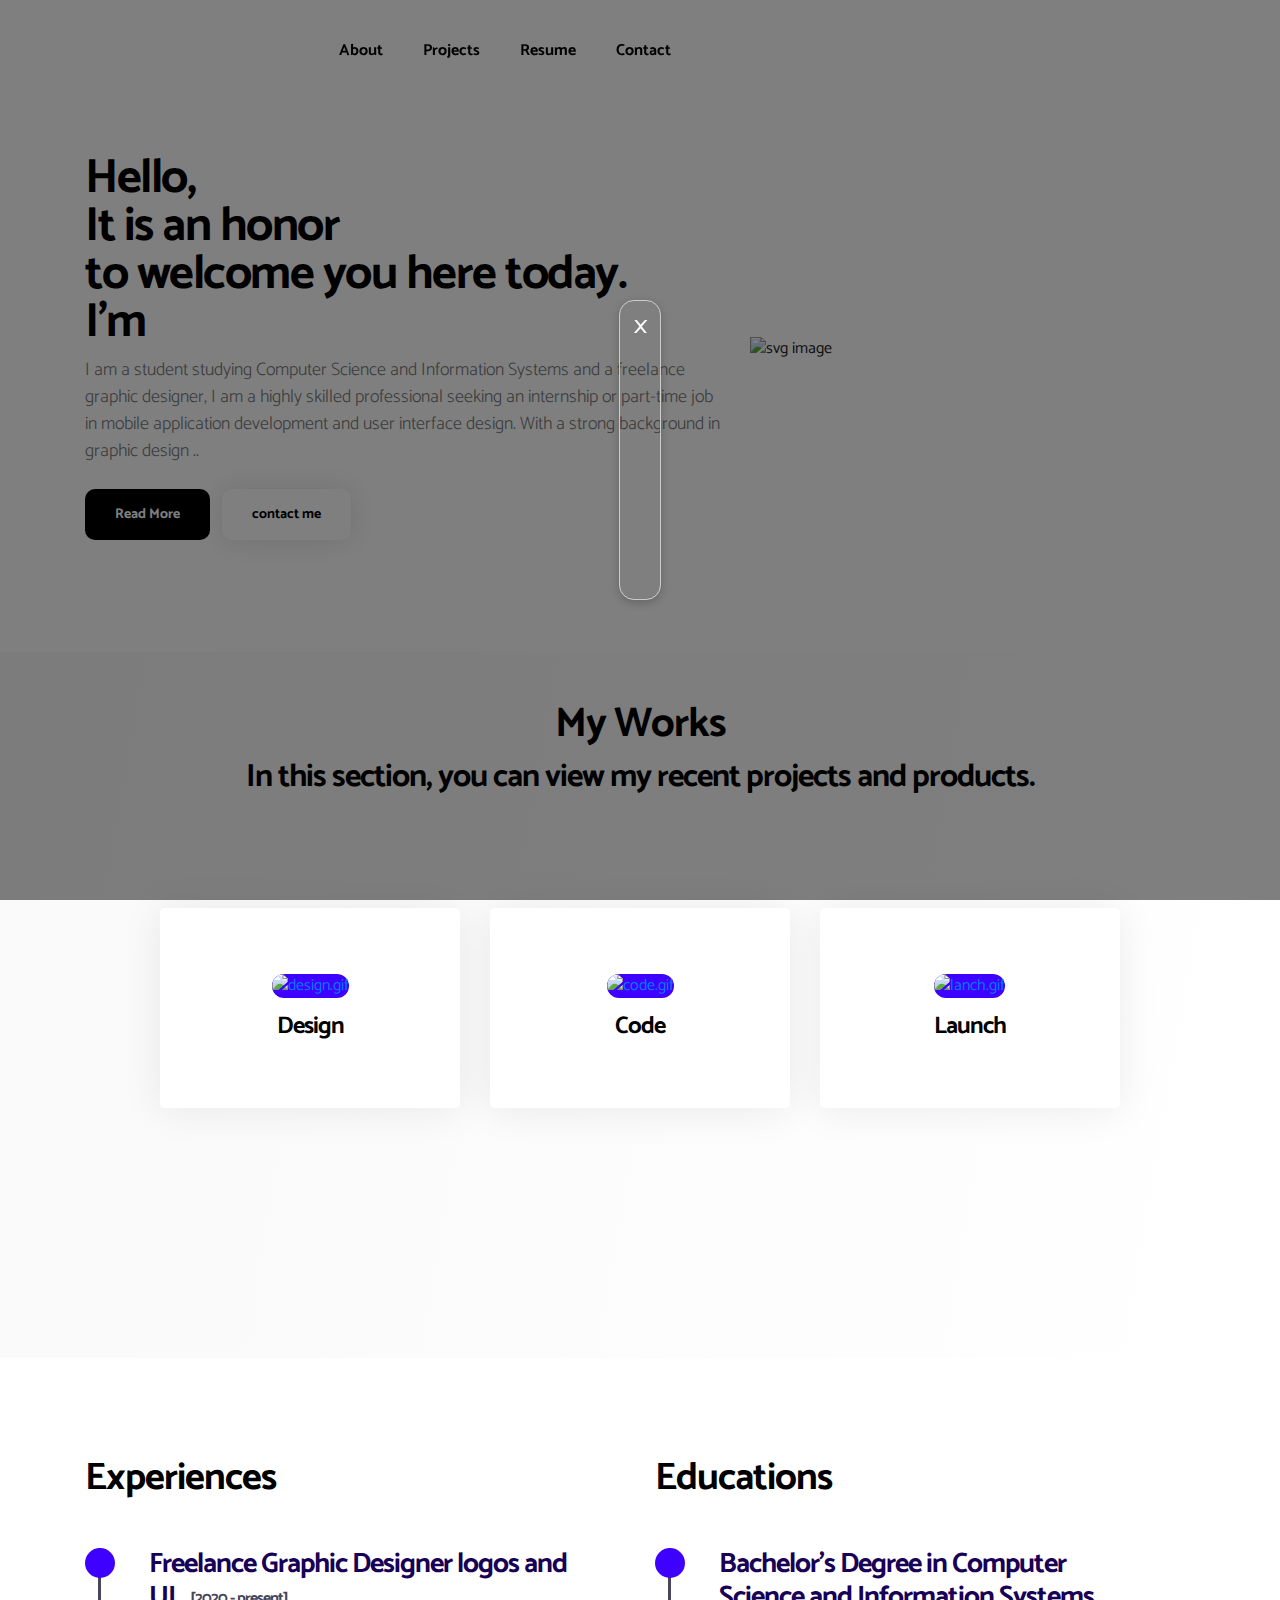
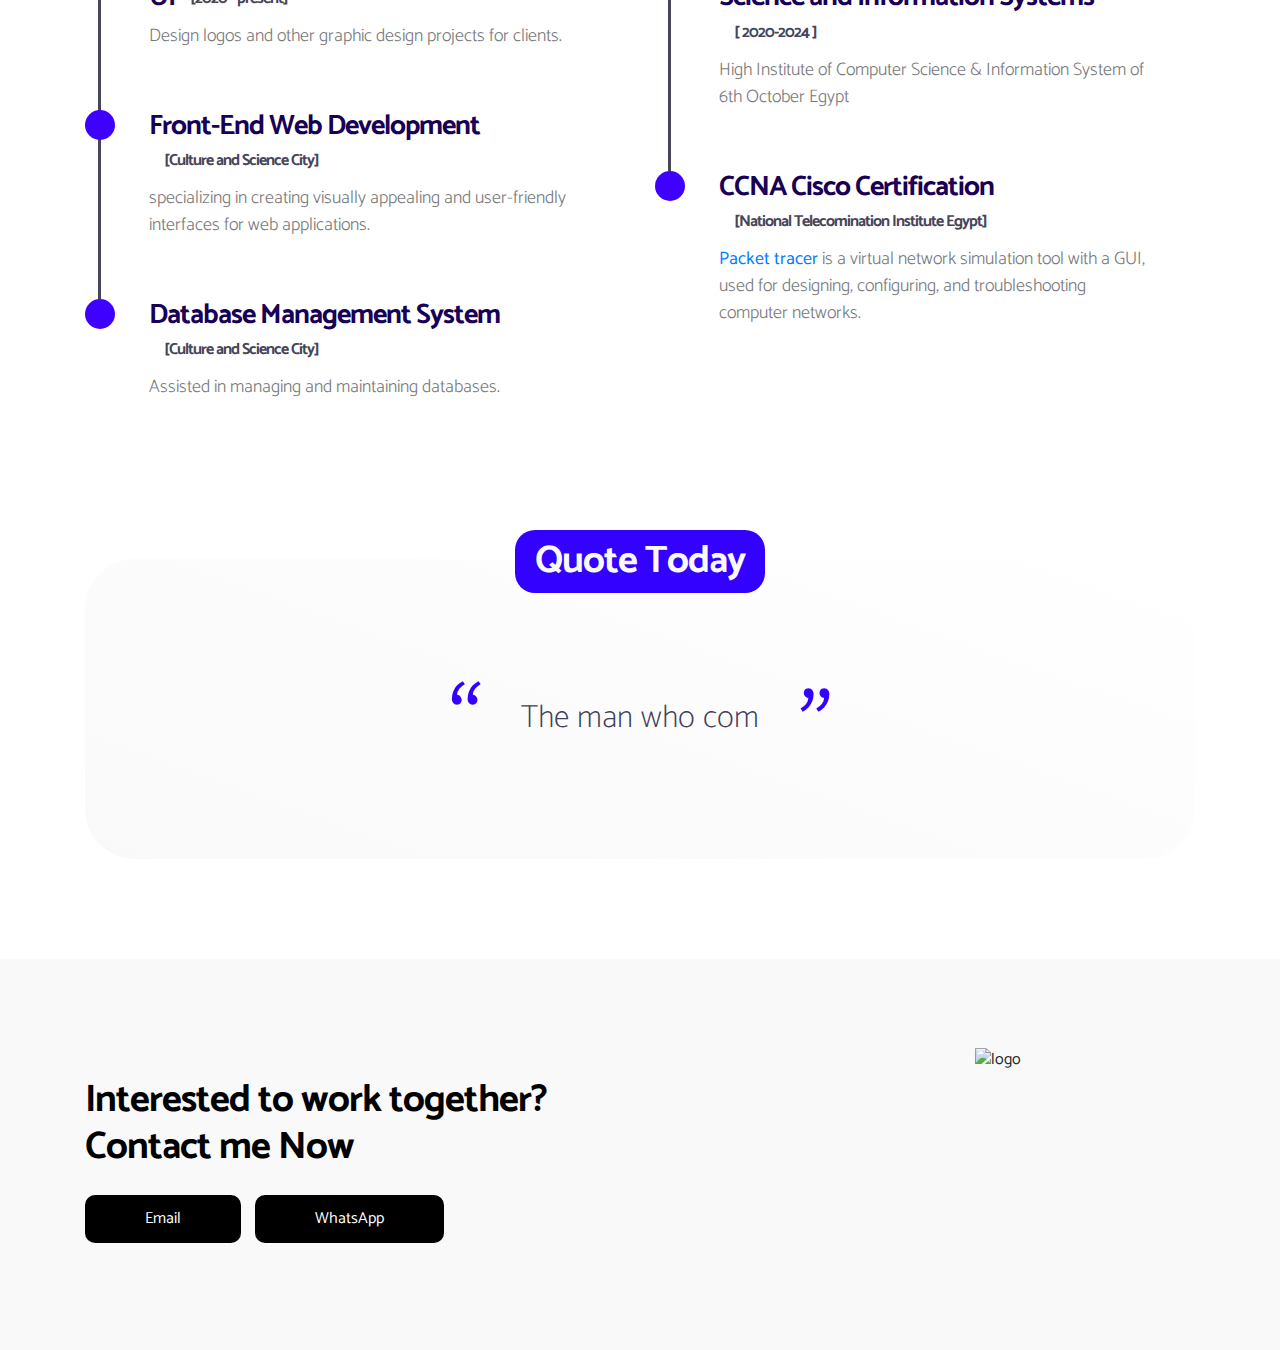
==== commit 2f8af385: "Update index.html" ====
--- a/index.html
+++ b/index.html
@@ -97,7 +97,7 @@
             <div class="project">
                 <h2>My Works<br><span class="project-small">In this section, you can view my recent projects and products.</span></h2>
                 <div class="card">
-                    <a href="https://www.behance.net/AbuKilani" target="_blank">
+                    <a href="https://www.behance.net/mahmoudkilani1" target="_blank">
                         <div class="face face1 one">
                             <div class="content">
                                 <img class="project-image one" src="images/undraw/design.gif" alt="design.gif">
@@ -220,6 +220,14 @@
         </div>
     </div>
     <!-- CONTACT -->
+    <div id="email-popup" class="email-popup-overlay">
+        <div class="email-popup">
+            <span class="close-icon">&times;</span>
+            <i class="popup-icon"></i>
+            <h1 class="popup-heading"></h1>
+            <p class="popup-message"></p>
+        </div>
+    </div>
     <div class="main-footer">
         <section class="contact py-5" id="contact">
             <div class="container ">
@@ -227,15 +235,13 @@
                     <i class="uil uil-arrow-up"></i>
                 </a>
                 <div class="row">
-
                     <div class="col-lg-6 col-12">
                         <div class="contact-form">
                             <h2 class="mb-4">Interested to work together? Contact me Now </h2>
-
                             <button class="contact-btn"><i class="uil uil-envelope-alt"></i> Email</button>
                             <button class="whatsapp-btn" onclick="openWhatsApp()"><i class="uil uil-whatsapp"></i> WhatsApp</button>
                             <div class="contact-form-wrapper">
-                                <form id="contact-form" action="https://mahmoudkilani.000webhostapp.com/php/send-email.php" method="POST" onsubmit="return handleSubmit();>
+                                <form id="contact-form" action="https://kilaniemails.000webhostapp.com/send-email.php" method="POST">
                                     <label for="name">Name:</label>
                                     <input type="text" id="name" name="name" required>
                                     <label for="email">Email:</label>
@@ -297,4 +303,4 @@
     <script src="js/sendmailPopup.js"></script>
 </body>
 
-</html>
+</html>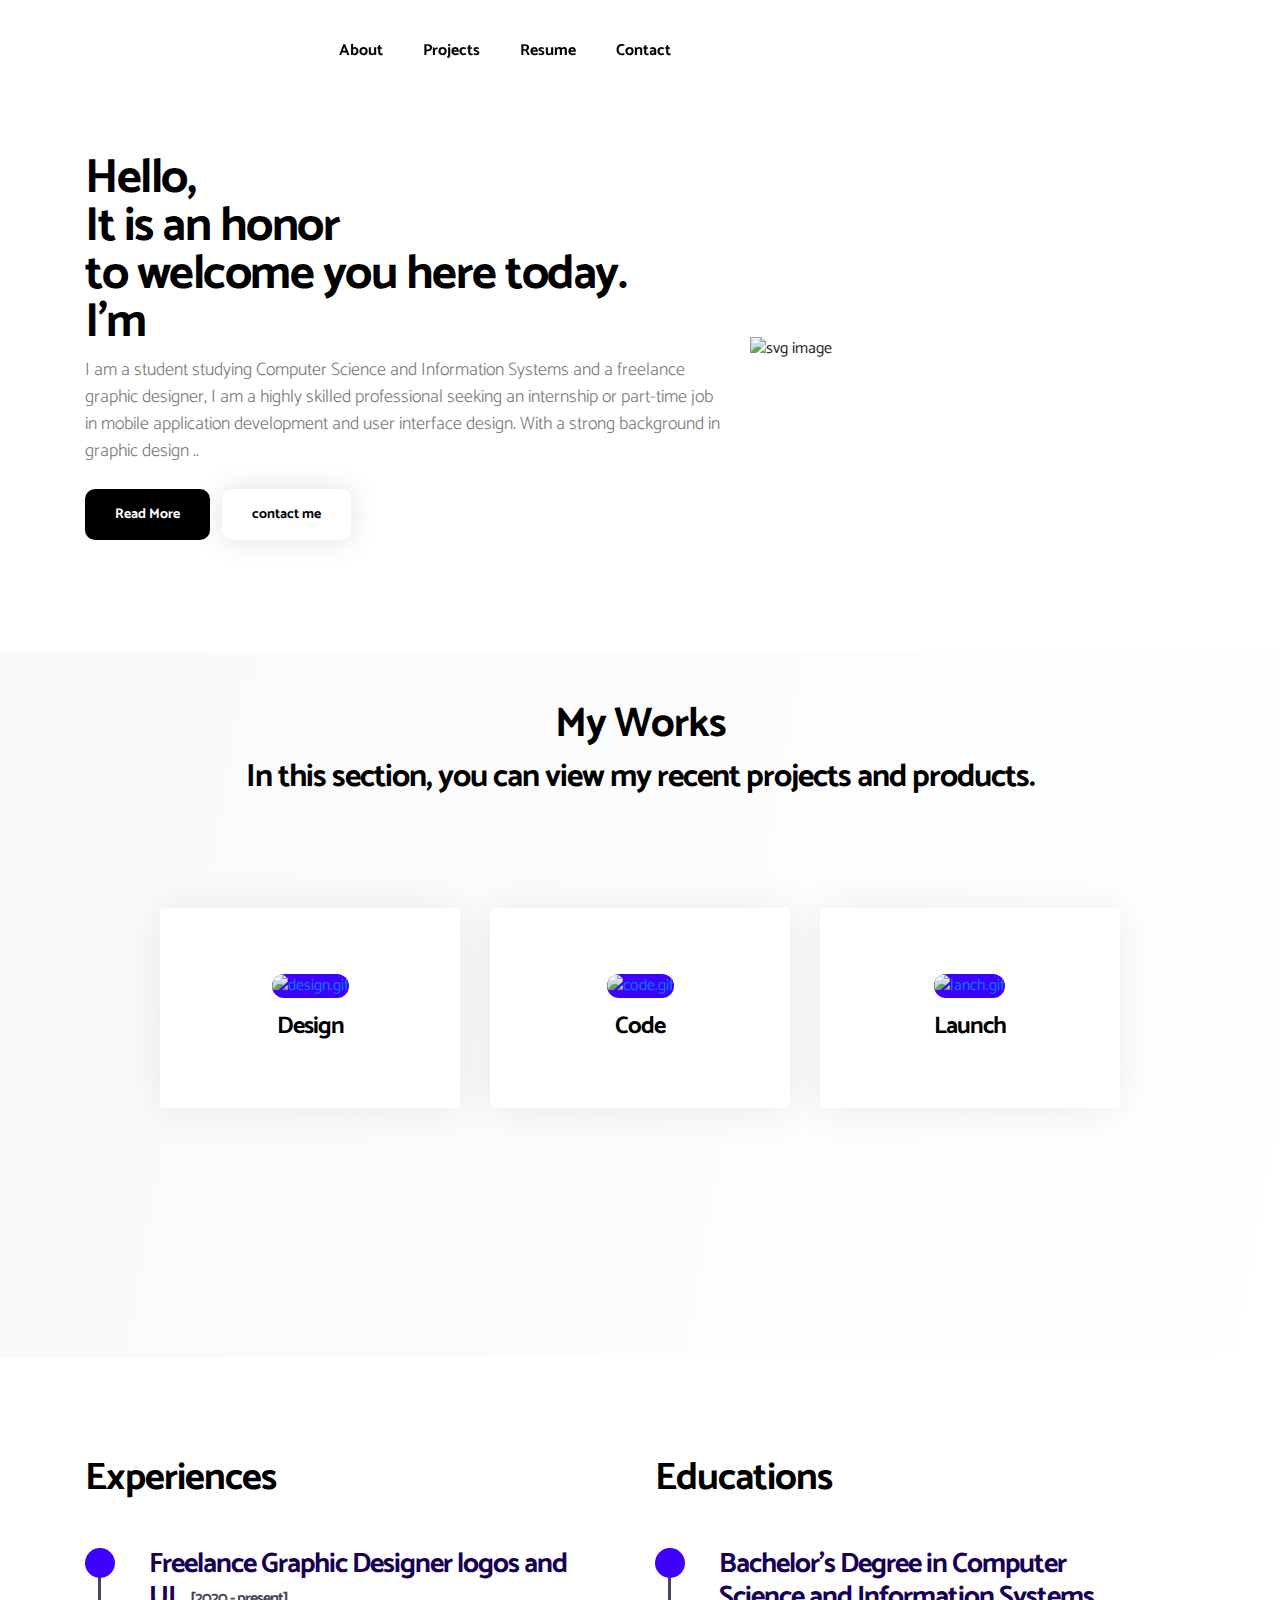
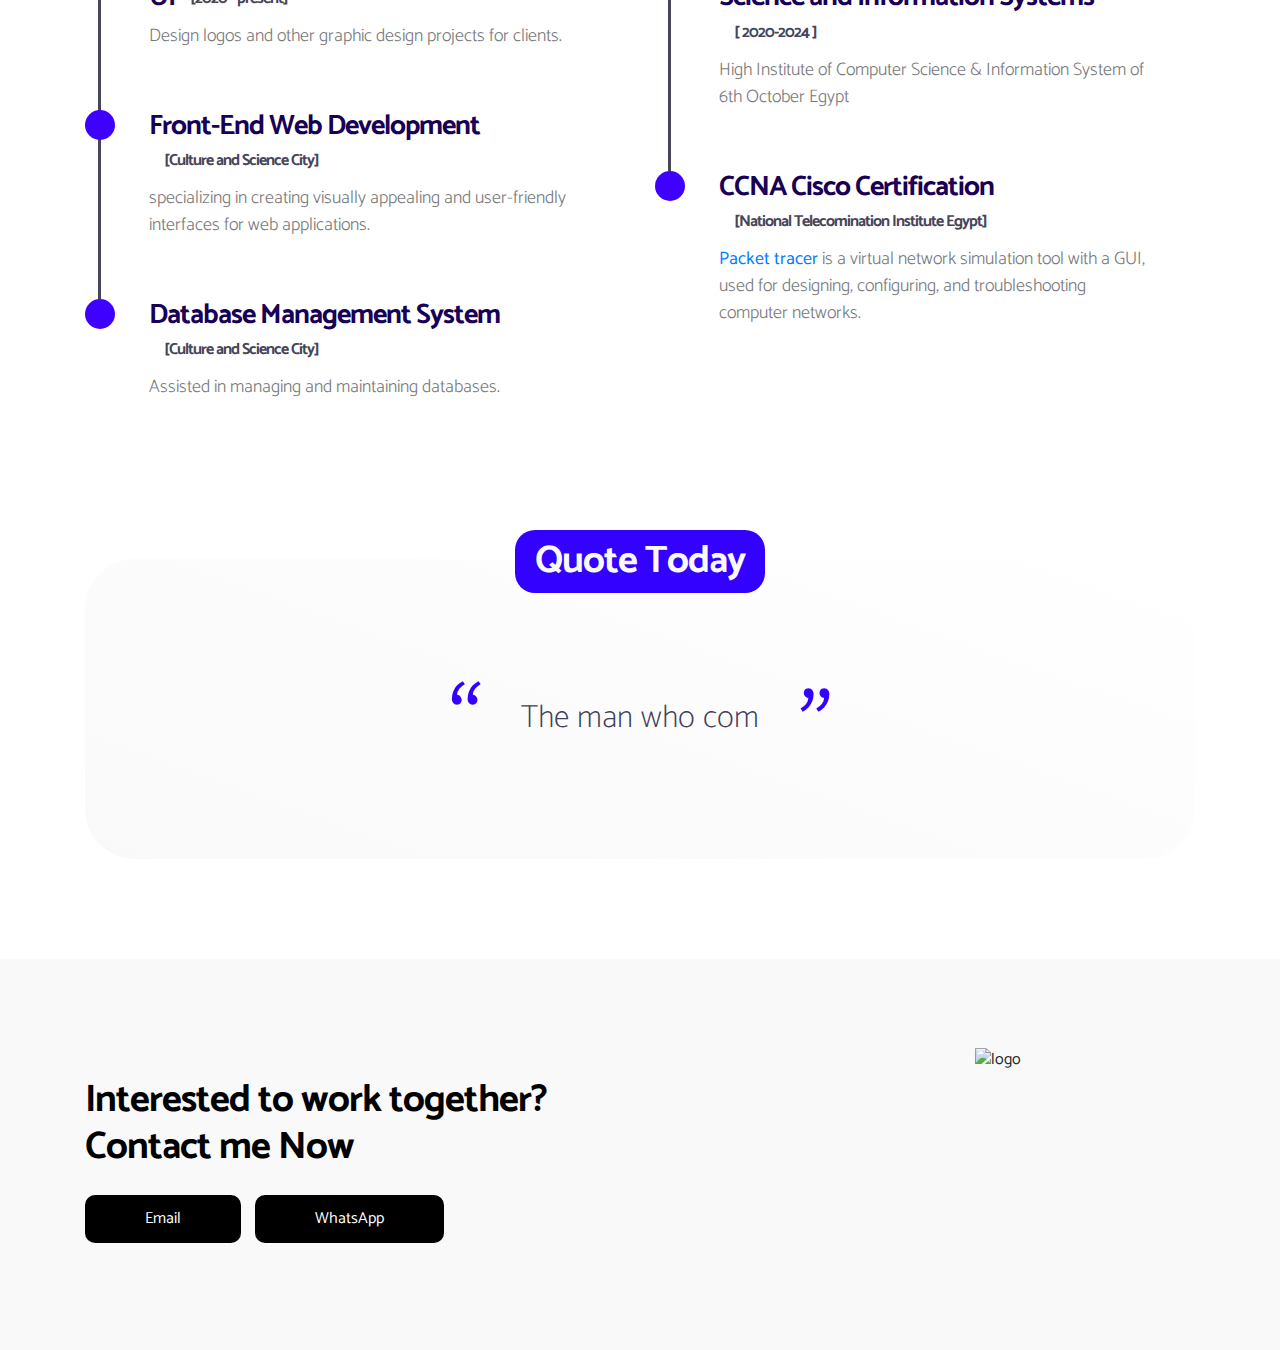
==== commit 96ecea11: "Update index.html" ====
--- a/index.html
+++ b/index.html
@@ -241,7 +241,7 @@
                             <button class="contact-btn"><i class="uil uil-envelope-alt"></i> Email</button>
                             <button class="whatsapp-btn" onclick="openWhatsApp()"><i class="uil uil-whatsapp"></i> WhatsApp</button>
                             <div class="contact-form-wrapper">
-                                <form id="contact-form" action="https://kilaniemails.000webhostapp.com/send-email.php" method="POST">
+                                <form id="contact-form" action="" method="POST">
                                     <label for="name">Name:</label>
                                     <input type="text" id="name" name="name" required>
                                     <label for="email">Email:</label>
--- a/css/emailpopup.css
+++ b/css/emailpopup.css
@@ -1,78 +1,45 @@
-/* styles.css */
-
-.email-popup-overlay {
-    position: fixed;
-    top: 0;
-    left: 0;
-    width: 100%;
-    height: 100%;
-    background-color: rgba(0, 0, 0, 0.5);
-    z-index: 9999;
-    display: flex;
-    justify-content: center;
-    align-items: center;
-}
-
-.email-popup {
-    position: fixed;
-    top: 50%;
-    left: 50%;
-    transform: translate(-50%, -50%);
-    border-radius: 15px;
-    border: 1px solid #ccc;
-    padding: 20px;
-    max-width: 400px;
-    box-shadow: 0 3px 10px rgba(0, 0, 0, 0.2);
-    text-align: center;
-    height: 300px;
-    display: flex;
-    flex-direction: column;
-    flex-wrap: nowrap;
-    justify-content: center;
-    align-items: center;
-}
-
-.email-popup.success {
-    background-color: rgb(1 35 68);
-    background-clip: padding-box;
-    border-color: #c3e6cb;
-    color: #f8f9fa;
-    font-size: 64px;
-}
-
-.email-popup.error {
-    background-color: rgb(1 35 68);
-    border-color: #f5c6cb;
-    color: #f8f9fa;
-}
-
-.email-popup .close-icon {
-    position: absolute;
-    top: 2px;
-    right: 12px;
-    cursor: pointer;
-    font-size: 30px;
-    color: #f8f9fa;
-}
-
-.email-popup .close-icon:hover {
-    color: #b1b1b1;
-}
-
-.email-popup i {
-    color: #7f56ff;
-    font-size: 64px;
-}
-
-.email-popup h1 {
-    margin-bottom: 20px;
-    color: #f8f9fa;
-    font-size: 36px;
-    margin-top: -5px;
-}
-
-.email-popup p {
-    margin-bottom: 10px;
-    color: #d0d0d0;
-    font-size: 16px;
-}+.email-popup-overlay {
+    display: none;
+    position: fixed;
+    top: 0;
+    left: 0;
+    width: 100%;
+    height: 100%;
+    background-color: rgba(0, 0, 0, 0.5);
+    justify-content: center;
+    align-items: center;
+    z-index: 9999;
+}
+
+.email-popup {
+    background-color: #fff;
+    border-radius: 5px;
+    padding: 20px;
+    text-align: center;
+    max-width: 400px;
+}
+
+.close-icon {
+    position: absolute;
+    top: 10px;
+    right: 10px;
+    font-size: 24px;
+    cursor: pointer;
+}
+
+.close-icon:hover {
+    color: #888;
+}
+
+.popup-icon {
+    font-size: 48px;
+    margin-bottom: 10px;
+}
+
+.popup-success {
+    color: #28a745;
+}
+
+.popup-error {
+    color: #dc3545;
+}
